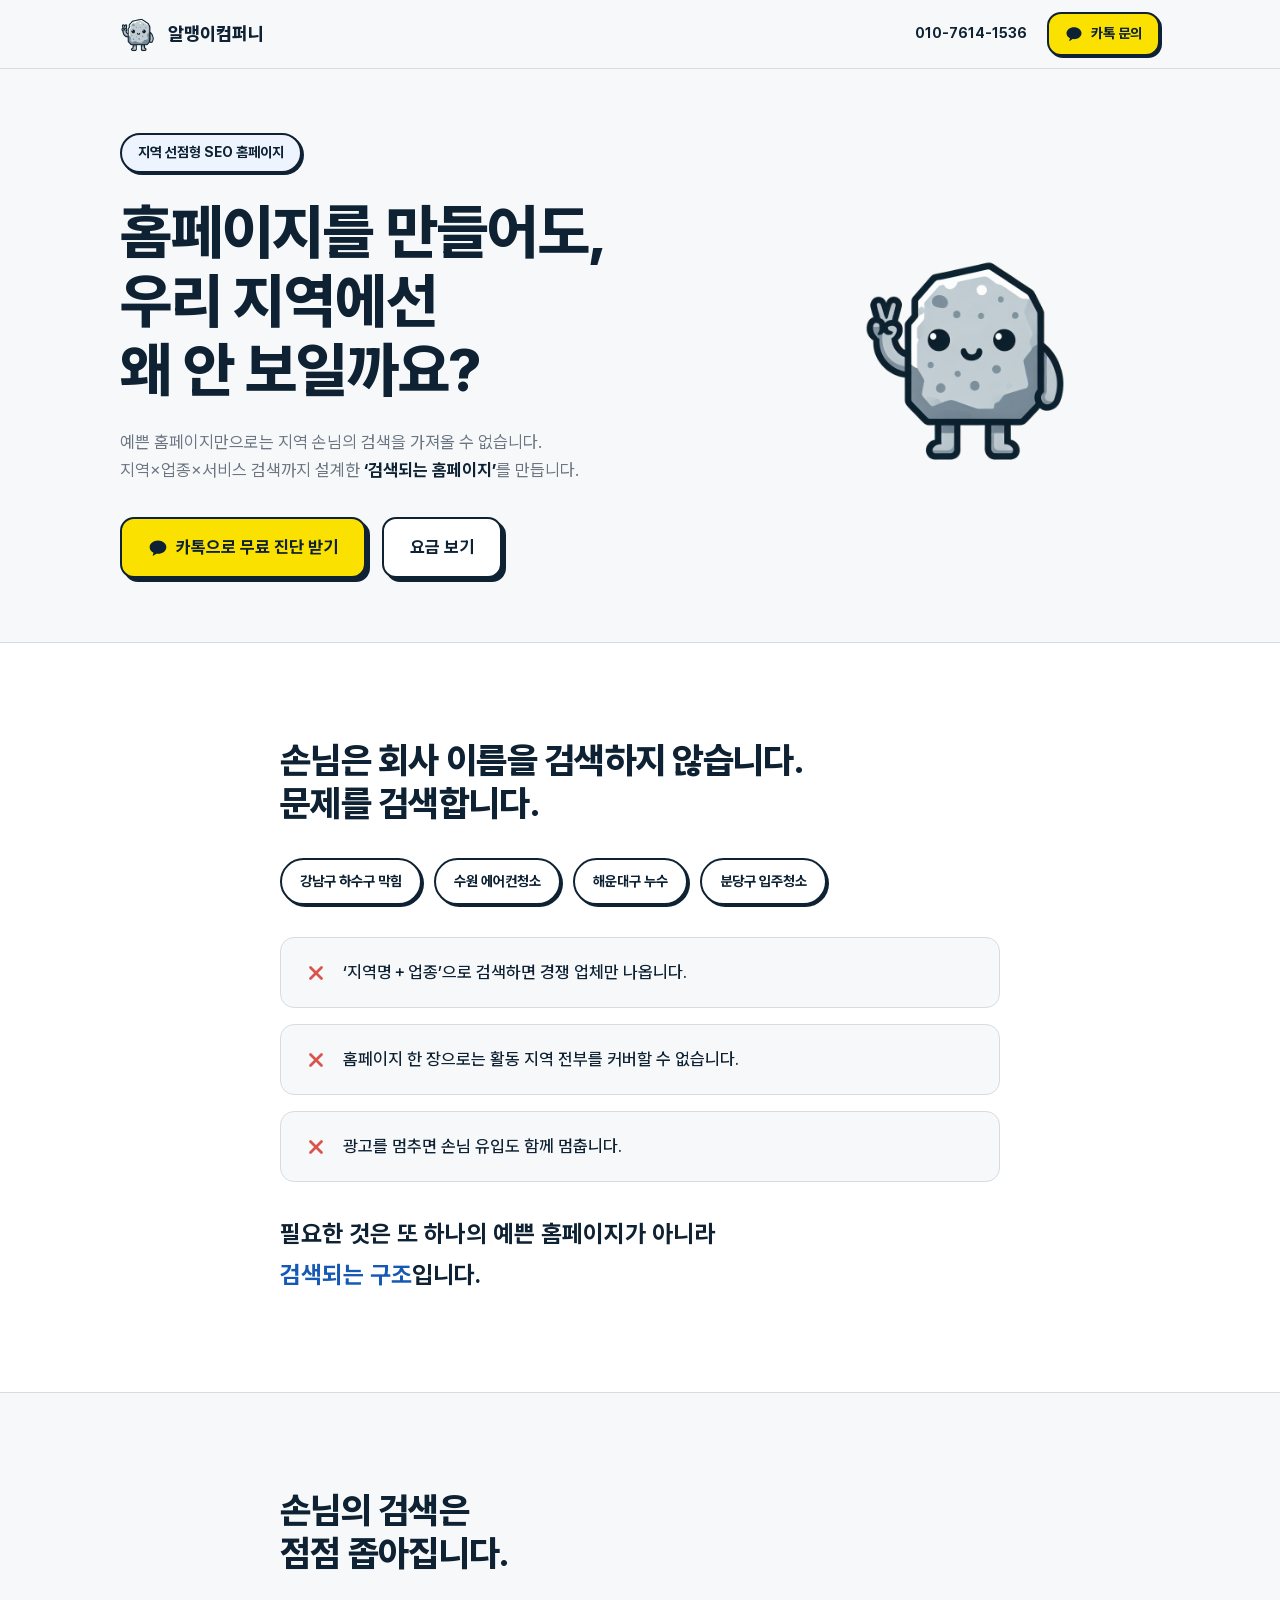
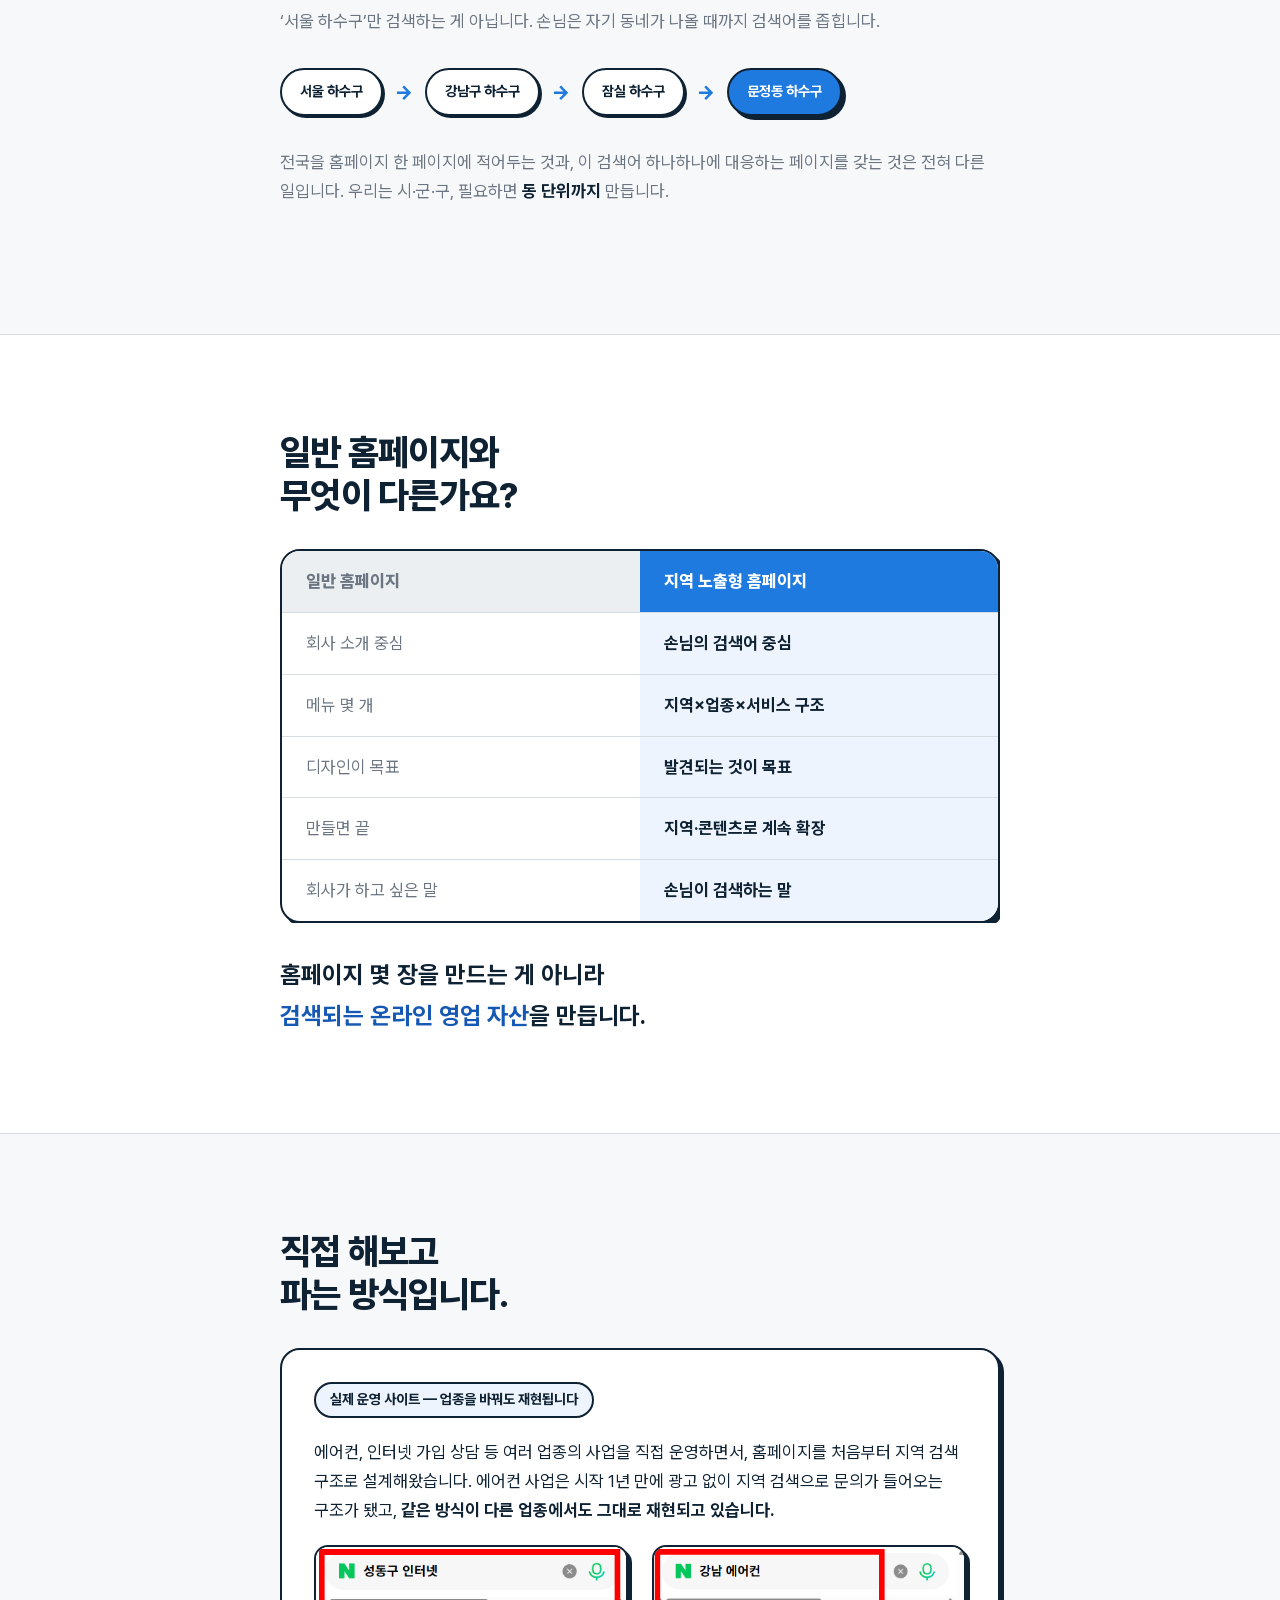
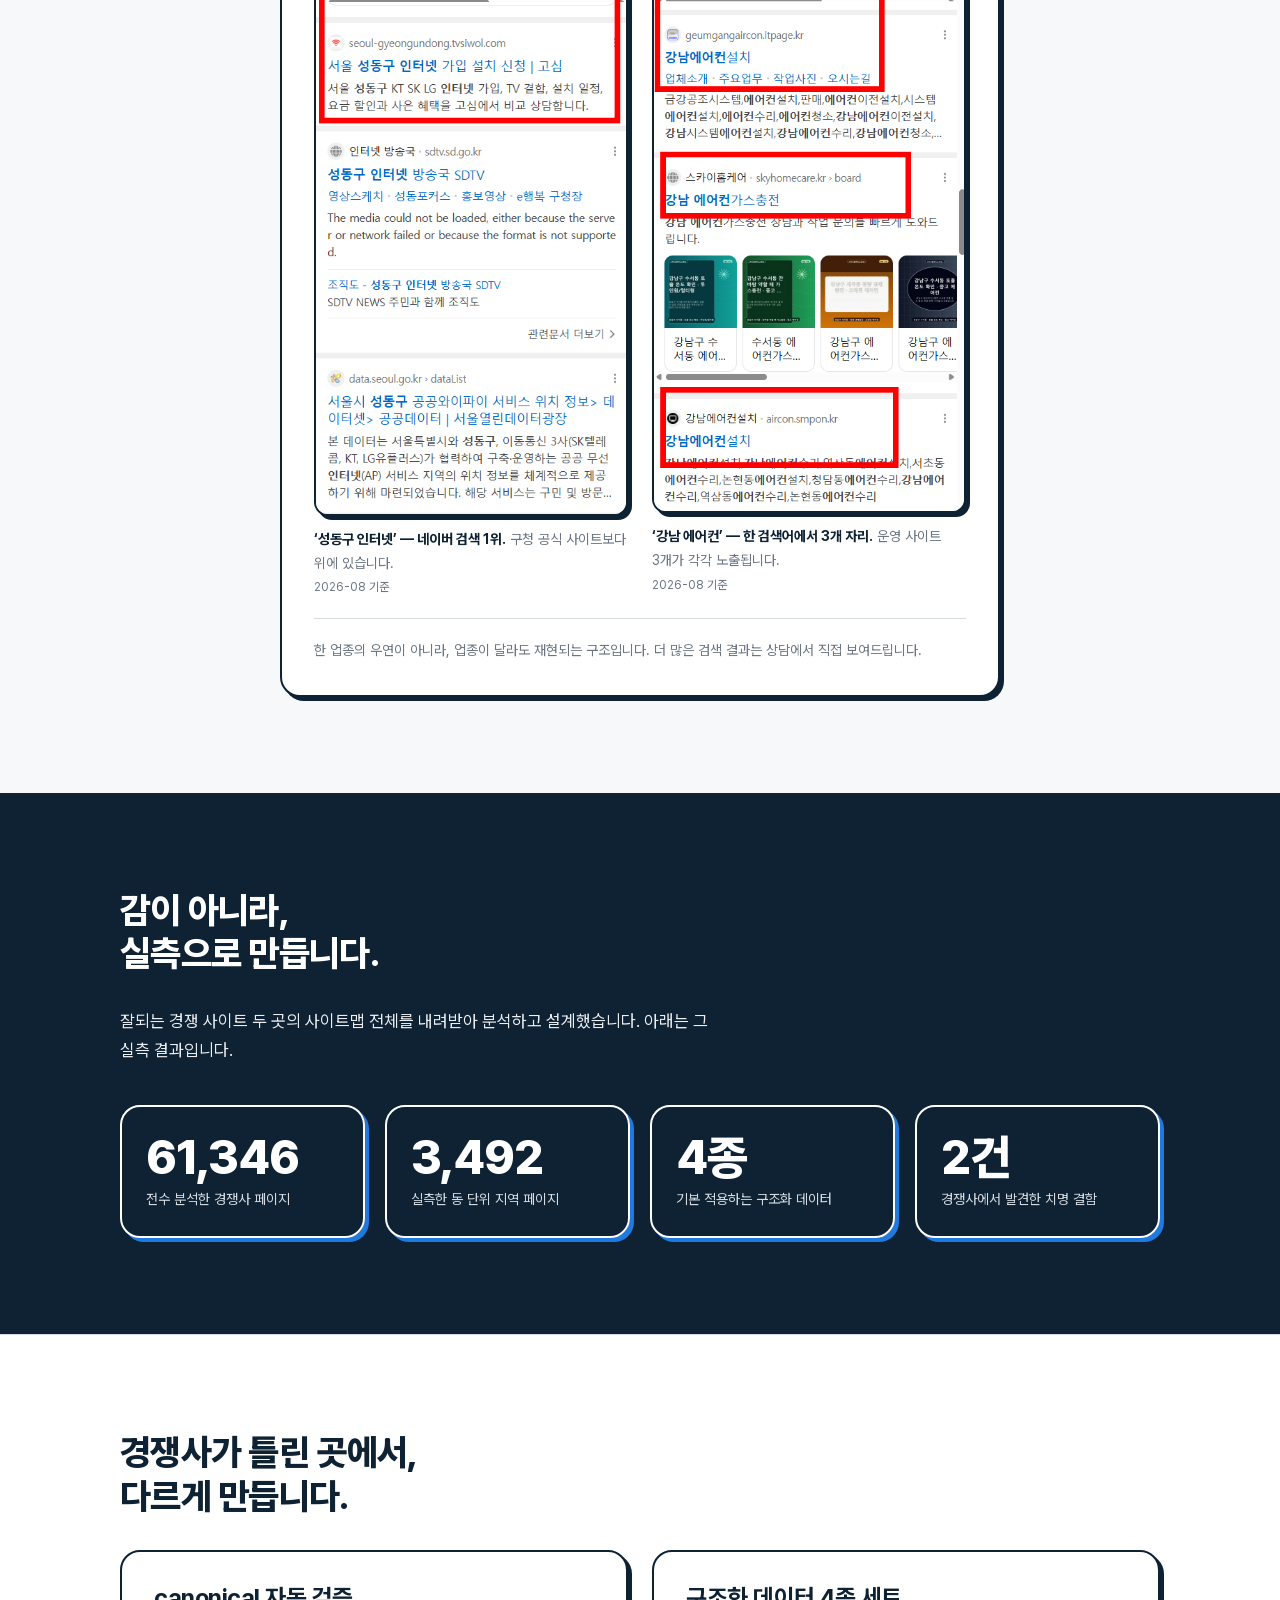
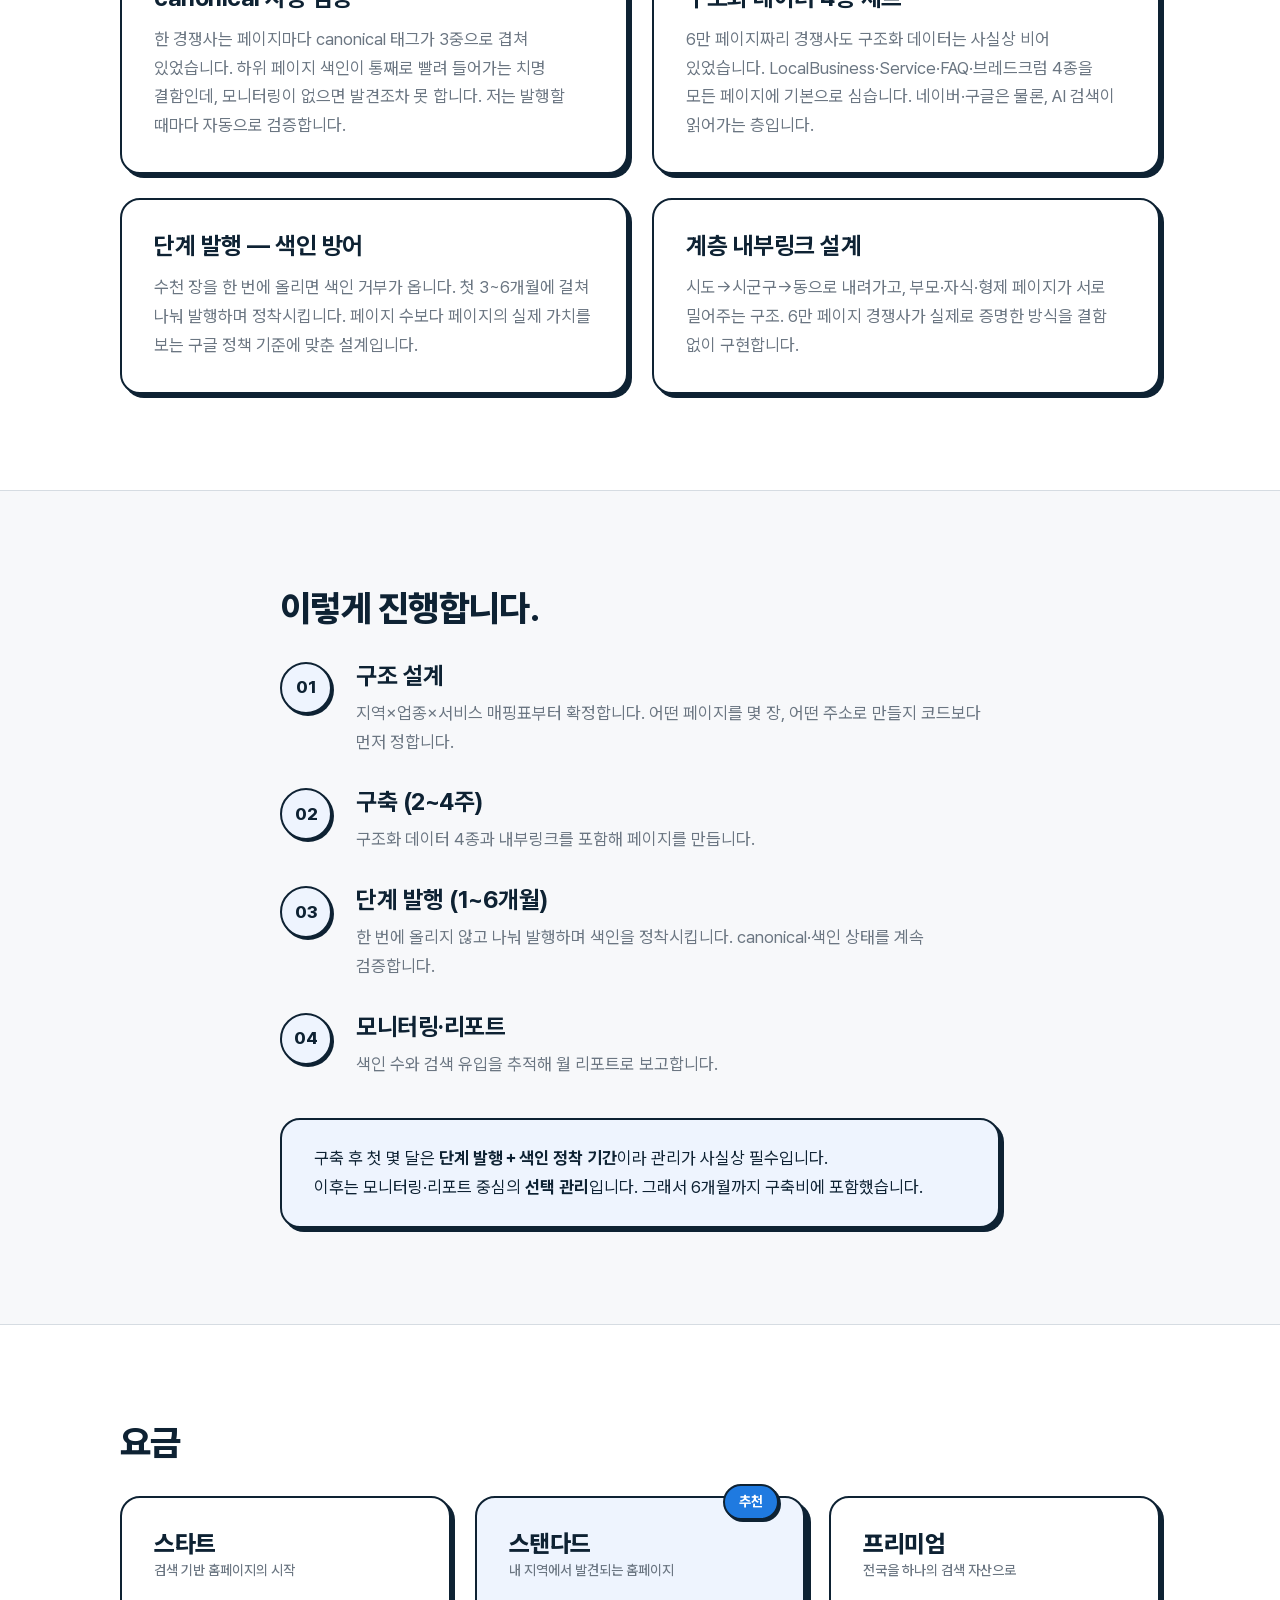
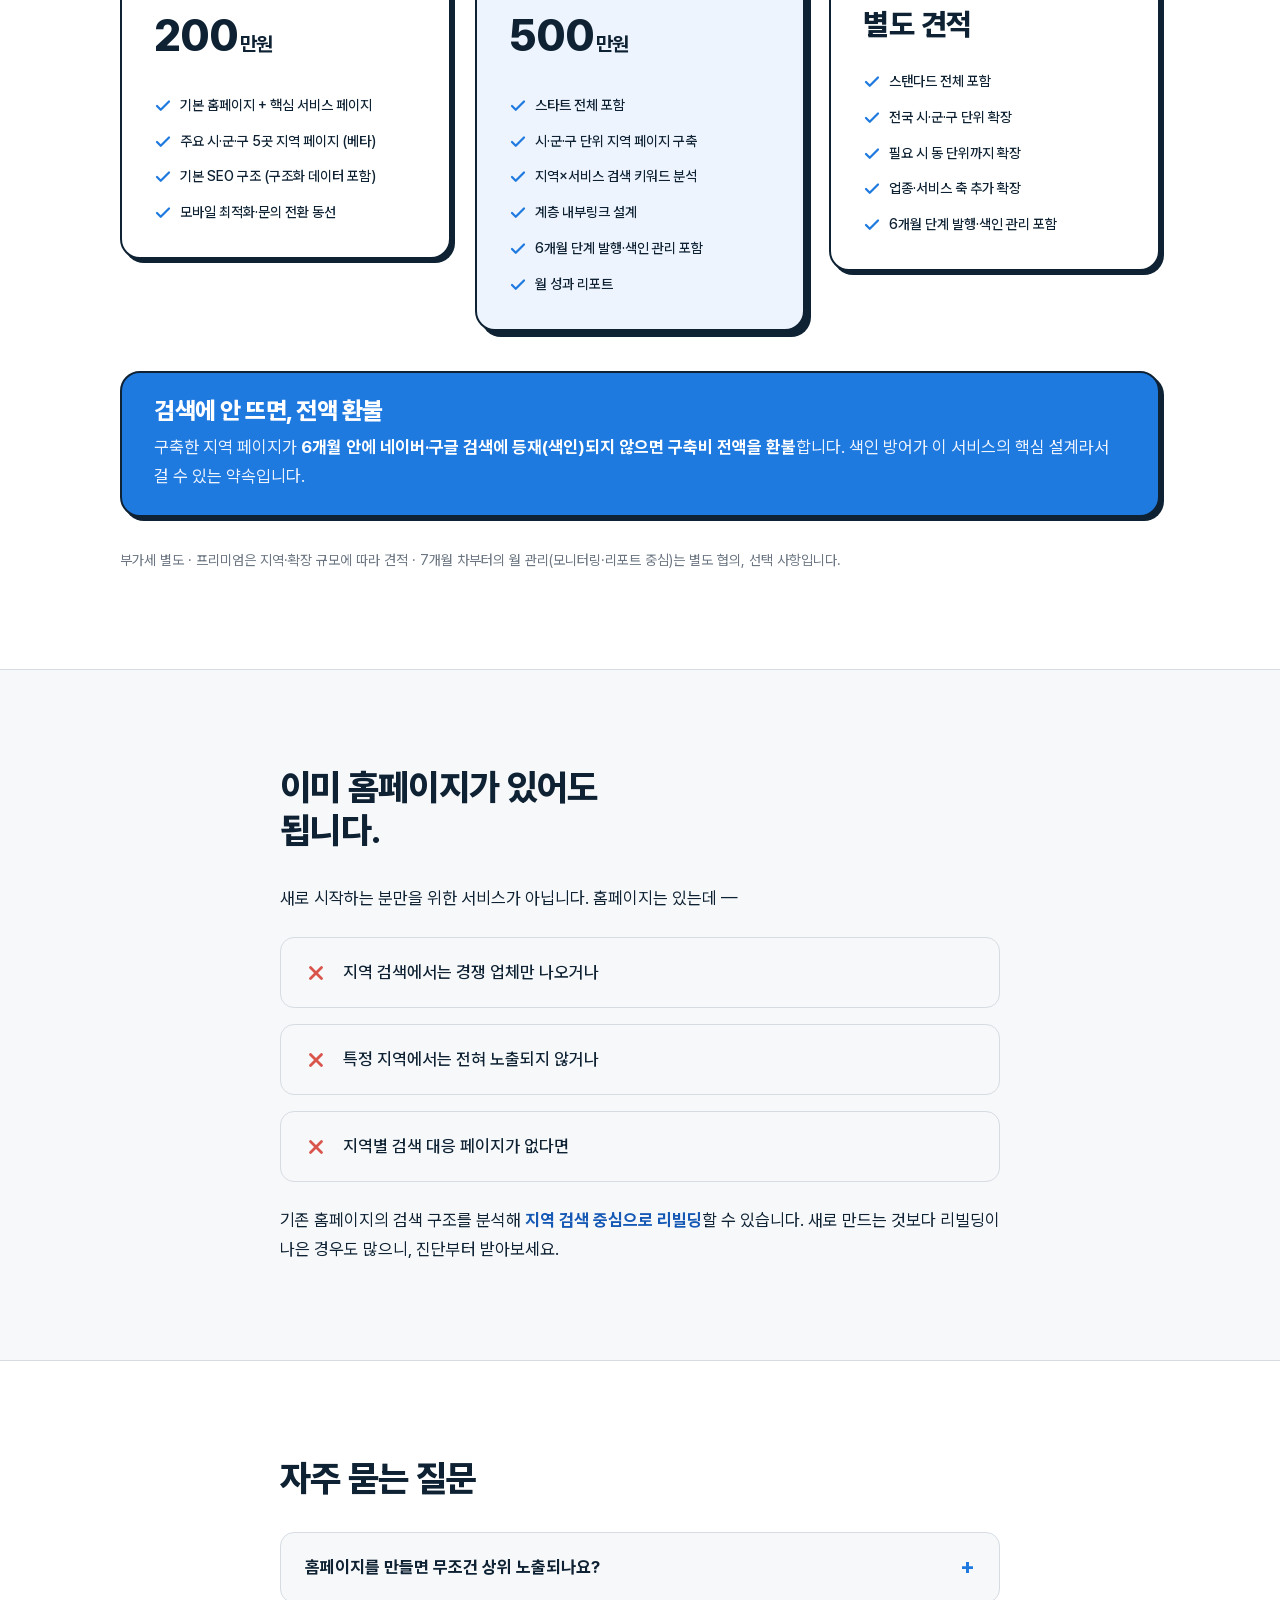
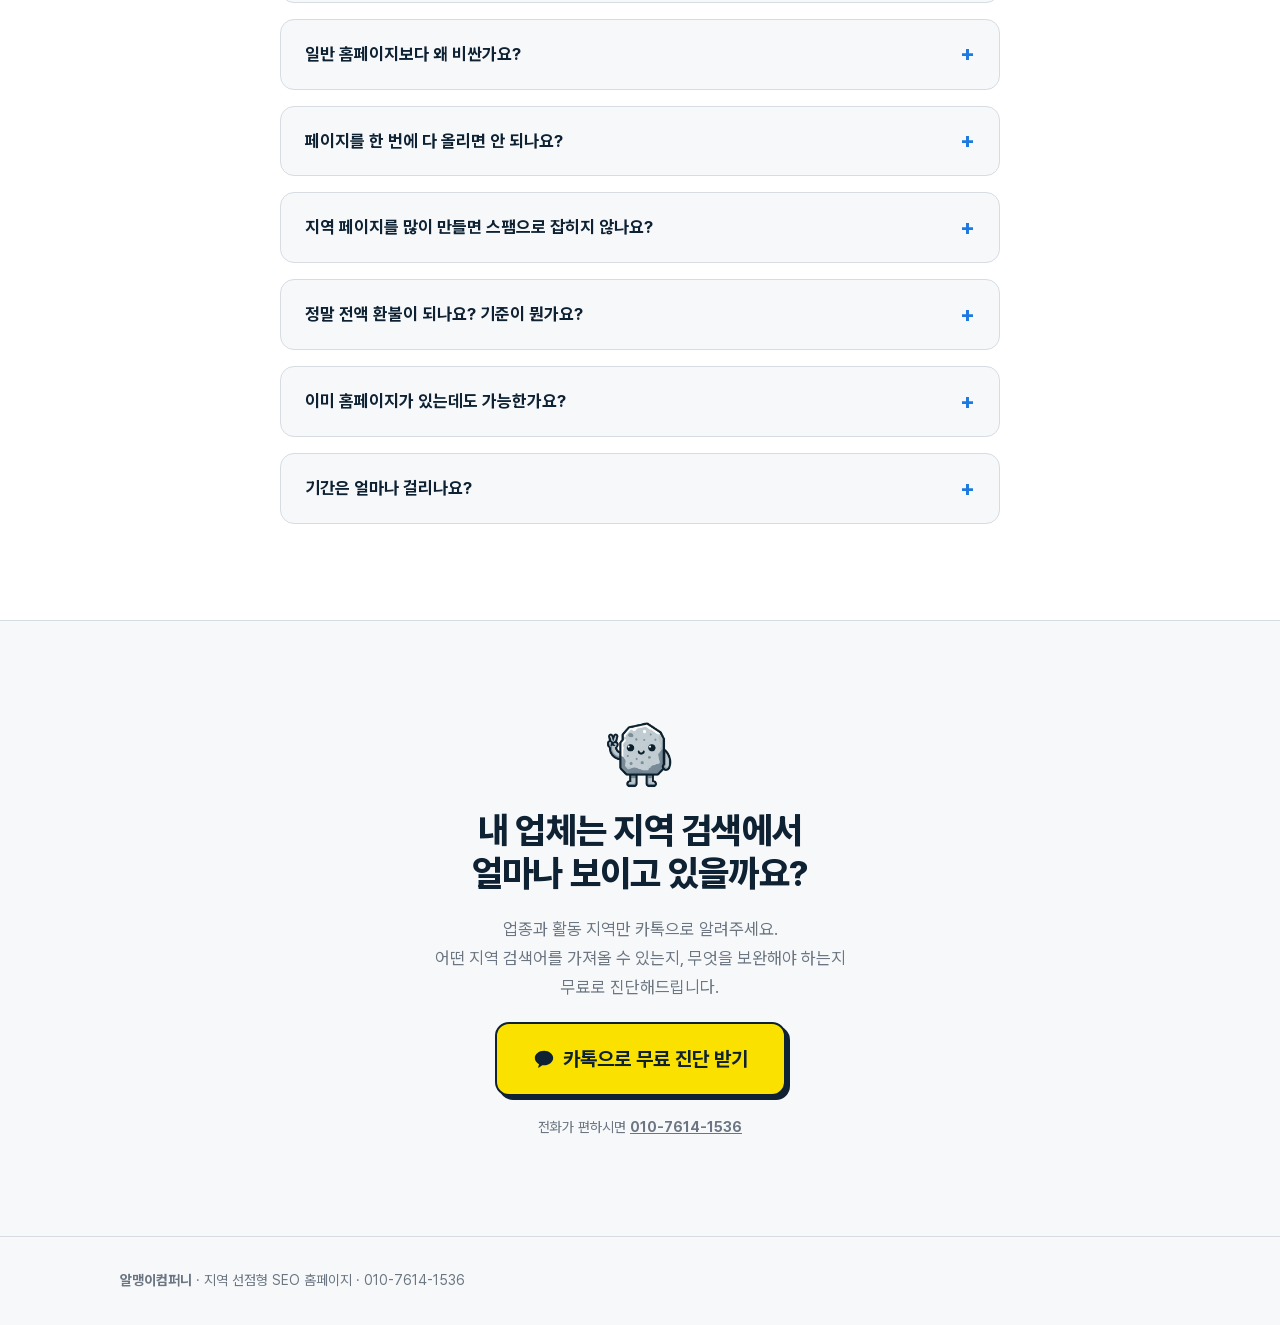
==== seo-jiyeok/index.html @ 4817b596 "제안 랜딩 통합 repo 생성 - 지역선점형 SEO 랜딩 이사 Co-Authored-By: Claude Fable 5 <noreply@anthropic.com>" ====
<!DOCTYPE html>
<html lang="ko">
<head>
  <meta charset="UTF-8">
  <meta name="viewport" content="width=device-width, initial-scale=1.0">
  <title>지역 선점형 SEO 홈페이지 — 알맹이컴퍼니</title>
  <meta name="description" content="예쁜 홈페이지가 아니라 검색되는 홈페이지. 지역×업종×서비스 검색 구조까지 설계하는 지역 선점형 SEO 홈페이지. 카톡으로 무료 지역 검색 진단을 받아보세요.">
  <meta property="og:type" content="website">
  <meta property="og:title" content="지역 선점형 SEO 홈페이지 — 알맹이컴퍼니">
  <meta property="og:description" content="홈페이지를 만들어도 우리 지역에선 왜 안 보일까요? 지역 검색까지 설계한 ‘검색되는 홈페이지’를 만듭니다.">
  <meta property="og:locale" content="ko_KR">
  <meta property="og:url" content="https://rmeng2tv.github.io/proposals/seo-jiyeok/">
  <meta property="og:image" content="https://rmeng2tv.github.io/proposals/assets/img/og.png">
  <meta property="og:image:width" content="1200">
  <meta property="og:image:height" content="630">
  <link rel="canonical" href="https://rmeng2tv.github.io/proposals/seo-jiyeok/">
  <link rel="icon" type="image/png" href="../assets/img/logo-symbol.png">
  <link rel="stylesheet" href="../assets/css/style.css">
  <script type="application/ld+json">
  {
    "@context": "https://schema.org",
    "@type": "ProfessionalService",
    "name": "알맹이컴퍼니 — 지역 선점형 SEO 홈페이지",
    "description": "지역×업종×서비스 검색 구조까지 설계하는 홈페이지 제작 서비스. 구축비에 6개월 단계 발행·색인 관리 포함.",
    "telephone": "+82-10-7614-1536",
    "url": "https://rmeng2tv.github.io/proposals/seo-jiyeok/",
    "areaServed": "KR",
    "priceRange": "₩2,000,000 ~"
  }
  </script>
  <script type="application/ld+json">
  {
    "@context": "https://schema.org",
    "@type": "FAQPage",
    "mainEntity": [
      {
        "@type": "Question",
        "name": "홈페이지를 만들면 무조건 상위 노출되나요?",
        "acceptedAnswer": { "@type": "Answer", "text": "검색 순위는 여러 요소로 결정되기 때문에 특정 순위를 무조건 보장한다고 말하지 않습니다. 대신 손님이 실제로 검색하는 지역·업종·서비스 검색어를 분석하고, 거기에 맞는 페이지 구조와 콘텐츠를 설계합니다. 실제 성과는 상담에서 검색 결과와 함께 보여드립니다." }
      },
      {
        "@type": "Question",
        "name": "일반 홈페이지보다 왜 비싼가요?",
        "acceptedAnswer": { "@type": "Answer", "text": "일반 홈페이지는 만들고 끝나지만, 이 홈페이지는 지역마다 검색 입구를 만드는 작업입니다. 페이지 몇 장의 제작비가 아니라 지역별 검색 자산의 구축비라서 작업 범위 자체가 다릅니다." }
      },
      {
        "@type": "Question",
        "name": "페이지를 한 번에 다 올리면 안 되나요?",
        "acceptedAnswer": { "@type": "Answer", "text": "수백~수천 장을 한 번에 올리면 검색엔진이 색인을 거부할 위험이 큽니다. 그래서 첫 3~6개월에 걸쳐 나눠 발행하며 색인을 정착시킵니다. 구축비에 이 기간의 관리가 포함된 이유입니다." }
      },
      {
        "@type": "Question",
        "name": "지역 페이지를 많이 만들면 스팸으로 잡히지 않나요?",
        "acceptedAnswer": { "@type": "Answer", "text": "구글 정책의 기준은 페이지 수가 아니라 페이지의 실제 사용자 가치입니다. 페이지마다 지역 맞춤 내용과 구조화 데이터를 갖추고, 단계 발행으로 정착시키는 색인 방어 설계가 이 서비스의 핵심입니다." }
      },
      {
        "@type": "Question",
        "name": "정말 전액 환불이 되나요? 기준이 뭔가요?",
        "acceptedAnswer": { "@type": "Answer", "text": "네, 기준은 명확합니다. 구축한 지역 페이지가 6개월 안에 네이버·구글 검색에 등재(색인)되지 않으면 구축비 전액을 환불합니다. 특정 순위 도달은 환불 기준이 아니지만, '검색에 존재하게 만드는 것'은 저희가 통제하고 책임지는 영역이라 약속할 수 있습니다. 상세 조건은 계약서에 명시합니다." }
      },
      {
        "@type": "Question",
        "name": "이미 홈페이지가 있는데도 가능한가요?",
        "acceptedAnswer": { "@type": "Answer", "text": "가능합니다. 기존 홈페이지의 검색 구조를 먼저 분석하고, 지역 검색 중심으로 리빌딩이 필요한지부터 진단해드립니다. 새로 만드는 것보다 리빌딩이 나은 경우도 많습니다." }
      },
      {
        "@type": "Question",
        "name": "기간은 얼마나 걸리나요?",
        "acceptedAnswer": { "@type": "Answer", "text": "구조 설계와 구축에 2~4주, 이후 단계 발행과 색인 정착에 3~6개월이 걸립니다. 검색 노출은 통상 발행 후 2주 안팎부터 시작됩니다." }
      }
    ]
  }
  </script>
</head>
<body>

<header class="alm-header">
  <div class="alm-container alm-header__inner">
    <a class="alm-header__brand" href="#top">
      <img src="../assets/img/logo-symbol.png" alt="알맹이컴퍼니 조약돌 마스코트" width="36" height="36">
      <span>알맹이컴퍼니</span>
    </a>
    <div class="alm-header__actions">
      <a class="alm-header__tel" href="tel:01076141536">010-7614-1536</a>
      <a class="alm-btn alm-btn--kakao alm-btn--sm" href="https://pf.kakao.com/_epaxbn/chat" target="_blank" rel="noopener">
        <img src="../assets/icons/kakao.svg" alt="" width="18" height="18">
        카톡 문의
      </a>
    </div>
  </div>
</header>

<main id="top">

  <section class="alm-hero">
    <div class="alm-container alm-hero__grid">
      <div class="alm-hero__copy js-reveal">
        <p class="alm-pill">지역 선점형 SEO 홈페이지</p>
        <h1 class="alm-hero__title">홈페이지를 만들어도,<br>우리 지역에선<br>왜 안 보일까요?</h1>
        <p class="alm-hero__sub">예쁜 홈페이지만으로는 지역 손님의 검색을 가져올 수 없습니다.<br>지역×업종×서비스 검색까지 설계한 <strong>‘검색되는 홈페이지’</strong>를 만듭니다.</p>
        <div class="alm-hero__actions">
          <a class="alm-btn alm-btn--kakao" href="https://pf.kakao.com/_epaxbn/chat" target="_blank" rel="noopener">
            <img src="../assets/icons/kakao.svg" alt="" width="20" height="20">
            카톡으로 무료 진단 받기
          </a>
          <a class="alm-btn alm-btn--secondary" href="#pricing">요금 보기</a>
        </div>
      </div>
      <div class="alm-hero__mascot">
        <img src="../assets/img/logo-symbol.png" alt="" width="220" height="220">
      </div>
    </div>
  </section>

  <section class="alm-section alm-section--white">
    <div class="alm-container alm-narrow">
      <h2 class="alm-h2 js-reveal">손님은 회사 이름을 검색하지 않습니다.<br>문제를 검색합니다.</h2>
      <div class="alm-flow js-reveal">
        <span class="alm-chip">강남구 하수구 막힘</span>
        <span class="alm-chip">수원 에어컨청소</span>
        <span class="alm-chip">해운대구 누수</span>
        <span class="alm-chip">분당구 입주청소</span>
      </div>
      <ul class="alm-problem js-reveal">
        <li>
          <img src="../assets/icons/x.svg" alt="" width="22" height="22">
          <span>‘지역명＋업종’으로 검색하면 경쟁 업체만 나옵니다.</span>
        </li>
        <li>
          <img src="../assets/icons/x.svg" alt="" width="22" height="22">
          <span>홈페이지 한 장으로는 활동 지역 전부를 커버할 수 없습니다.</span>
        </li>
        <li>
          <img src="../assets/icons/x.svg" alt="" width="22" height="22">
          <span>광고를 멈추면 손님 유입도 함께 멈춥니다.</span>
        </li>
      </ul>
      <p class="alm-problem__punch js-reveal">필요한 것은 또 하나의 예쁜 홈페이지가 아니라<br><strong>검색되는 구조</strong>입니다.</p>
    </div>
  </section>

  <section class="alm-section">
    <div class="alm-container alm-narrow">
      <h2 class="alm-h2 js-reveal">손님의 검색은<br>점점 좁아집니다.</h2>
      <p class="alm-body-lead js-reveal">‘서울 하수구’만 검색하는 게 아닙니다. 손님은 자기 동네가 나올 때까지 검색어를 좁힙니다.</p>
      <div class="alm-flow alm-flow--steps js-reveal">
        <span class="alm-chip">서울 하수구</span>
        <span class="alm-flow__arrow">→</span>
        <span class="alm-chip">강남구 하수구</span>
        <span class="alm-flow__arrow">→</span>
        <span class="alm-chip">잠실 하수구</span>
        <span class="alm-flow__arrow">→</span>
        <span class="alm-chip alm-chip--accent">문정동 하수구</span>
      </div>
      <p class="alm-body-lead js-reveal">전국을 홈페이지 한 페이지에 적어두는 것과, 이 검색어 하나하나에 대응하는 페이지를 갖는 것은 전혀 다른 일입니다. 우리는 시·군·구, 필요하면 <strong>동 단위까지</strong> 만듭니다.</p>
    </div>
  </section>

  <section class="alm-section alm-section--white">
    <div class="alm-container alm-narrow">
      <h2 class="alm-h2 js-reveal">일반 홈페이지와<br>무엇이 다른가요?</h2>
      <div class="alm-compare js-reveal">
        <table>
          <thead>
            <tr>
              <th>일반 홈페이지</th>
              <th>지역 노출형 홈페이지</th>
            </tr>
          </thead>
          <tbody>
            <tr><td>회사 소개 중심</td><td>손님의 검색어 중심</td></tr>
            <tr><td>메뉴 몇 개</td><td>지역×업종×서비스 구조</td></tr>
            <tr><td>디자인이 목표</td><td>발견되는 것이 목표</td></tr>
            <tr><td>만들면 끝</td><td>지역·콘텐츠로 계속 확장</td></tr>
            <tr><td>회사가 하고 싶은 말</td><td>손님이 검색하는 말</td></tr>
          </tbody>
        </table>
      </div>
      <p class="alm-problem__punch js-reveal">홈페이지 몇 장을 만드는 게 아니라<br><strong>검색되는 온라인 영업 자산</strong>을 만듭니다.</p>
    </div>
  </section>

  <section class="alm-section">
    <div class="alm-container alm-narrow">
      <h2 class="alm-h2 js-reveal">직접 해보고<br>파는 방식입니다.</h2>
      <div class="alm-case js-reveal">
        <p class="alm-case__label">실제 운영 사이트 — 업종을 바꿔도 재현됩니다</p>
        <p>에어컨, 인터넷 가입 상담 등 여러 업종의 사업을 직접 운영하면서, 홈페이지를 처음부터 지역 검색 구조로 설계해왔습니다. 에어컨 사업은 시작 1년 만에 광고 없이 지역 검색으로 문의가 들어오는 구조가 됐고, <strong>같은 방식이 다른 업종에서도 그대로 재현되고 있습니다.</strong></p>
        <div class="alm-case__proofs">
          <figure>
            <img src="../assets/img/case/case-internet.png" alt="네이버에서 ‘성동구 인터넷’ 검색 시 최상단에 노출된 운영 사이트 캡처" width="434" height="794" loading="lazy">
            <figcaption><strong>‘성동구 인터넷’ — 네이버 검색 1위.</strong> 구청 공식 사이트보다 위에 있습니다. <span>2026-08 기준</span></figcaption>
          </figure>
          <figure>
            <img src="../assets/img/case/case-aircon.png" alt="네이버에서 ‘강남 에어컨’ 검색 시 세 자리에 노출된 운영 사이트들 캡처" width="445" height="810" loading="lazy">
            <figcaption><strong>‘강남 에어컨’ — 한 검색어에서 3개 자리.</strong> 운영 사이트 3개가 각각 노출됩니다. <span>2026-08 기준</span></figcaption>
          </figure>
        </div>
        <p class="alm-case__note">한 업종의 우연이 아니라, 업종이 달라도 재현되는 구조입니다. 더 많은 검색 결과는 상담에서 직접 보여드립니다.</p>
      </div>
    </div>
  </section>

  <section class="alm-section alm-section--ink">
    <div class="alm-container">
      <h2 class="alm-h2 js-reveal">감이 아니라,<br>실측으로 만듭니다.</h2>
      <p class="alm-lead js-reveal">잘되는 경쟁 사이트 두 곳의 사이트맵 전체를 내려받아 분석하고 설계했습니다. 아래는 그 실측 결과입니다.</p>
      <div class="alm-stats js-reveal">
        <div class="alm-stat">
          <strong>61,346</strong>
          <span>전수 분석한 경쟁사 페이지</span>
        </div>
        <div class="alm-stat">
          <strong>3,492</strong>
          <span>실측한 동 단위 지역 페이지</span>
        </div>
        <div class="alm-stat">
          <strong>4종</strong>
          <span>기본 적용하는 구조화 데이터</span>
        </div>
        <div class="alm-stat">
          <strong>2건</strong>
          <span>경쟁사에서 발견한 치명 결함</span>
        </div>
      </div>
    </div>
  </section>

  <section class="alm-section alm-section--white">
    <div class="alm-container">
      <h2 class="alm-h2 js-reveal">경쟁사가 틀린 곳에서,<br>다르게 만듭니다.</h2>
      <div class="alm-cards">
        <article class="alm-card js-reveal">
          <h3>canonical 자동 검증</h3>
          <p>한 경쟁사는 페이지마다 canonical 태그가 3중으로 겹쳐 있었습니다. 하위 페이지 색인이 통째로 빨려 들어가는 치명 결함인데, 모니터링이 없으면 발견조차 못 합니다. 저는 발행할 때마다 자동으로 검증합니다.</p>
        </article>
        <article class="alm-card js-reveal">
          <h3>구조화 데이터 4종 세트</h3>
          <p>6만 페이지짜리 경쟁사도 구조화 데이터는 사실상 비어 있었습니다. LocalBusiness·Service·FAQ·브레드크럼 4종을 모든 페이지에 기본으로 심습니다. 네이버·구글은 물론, AI 검색이 읽어가는 층입니다.</p>
        </article>
        <article class="alm-card js-reveal">
          <h3>단계 발행 — 색인 방어</h3>
          <p>수천 장을 한 번에 올리면 색인 거부가 옵니다. 첫 3~6개월에 걸쳐 나눠 발행하며 정착시킵니다. 페이지 수보다 페이지의 실제 가치를 보는 구글 정책 기준에 맞춘 설계입니다.</p>
        </article>
        <article class="alm-card js-reveal">
          <h3>계층 내부링크 설계</h3>
          <p>시도→시군구→동으로 내려가고, 부모·자식·형제 페이지가 서로 밀어주는 구조. 6만 페이지 경쟁사가 실제로 증명한 방식을 결함 없이 구현합니다.</p>
        </article>
      </div>
    </div>
  </section>

  <section class="alm-section">
    <div class="alm-container alm-narrow">
      <h2 class="alm-h2 js-reveal">이렇게 진행합니다.</h2>
      <ol class="alm-steps">
        <li class="js-reveal">
          <span class="alm-steps__num">01</span>
          <div>
            <h3>구조 설계</h3>
            <p>지역×업종×서비스 매핑표부터 확정합니다. 어떤 페이지를 몇 장, 어떤 주소로 만들지 코드보다 먼저 정합니다.</p>
          </div>
        </li>
        <li class="js-reveal">
          <span class="alm-steps__num">02</span>
          <div>
            <h3>구축 (2~4주)</h3>
            <p>구조화 데이터 4종과 내부링크를 포함해 페이지를 만듭니다.</p>
          </div>
        </li>
        <li class="js-reveal">
          <span class="alm-steps__num">03</span>
          <div>
            <h3>단계 발행 (1~6개월)</h3>
            <p>한 번에 올리지 않고 나눠 발행하며 색인을 정착시킵니다. canonical·색인 상태를 계속 검증합니다.</p>
          </div>
        </li>
        <li class="js-reveal">
          <span class="alm-steps__num">04</span>
          <div>
            <h3>모니터링·리포트</h3>
            <p>색인 수와 검색 유입을 추적해 월 리포트로 보고합니다.</p>
          </div>
        </li>
      </ol>
      <div class="alm-callout js-reveal">
        <p>구축 후 첫 몇 달은 <strong>단계 발행＋색인 정착 기간</strong>이라 관리가 사실상 필수입니다.<br>이후는 모니터링·리포트 중심의 <strong>선택 관리</strong>입니다. 그래서 6개월까지 구축비에 포함했습니다.</p>
      </div>
    </div>
  </section>

  <section class="alm-section alm-section--white" id="pricing">
    <div class="alm-container">
      <h2 class="alm-h2 js-reveal">요금</h2>
      <div class="alm-pricing">
        <article class="alm-price-card js-reveal">
          <h3>스타트</h3>
          <p class="alm-price-card__tag">검색 기반 홈페이지의 시작</p>
          <p class="alm-price-card__price">200<span>만원</span></p>
          <ul>
            <li><img src="../assets/icons/check.svg" alt="" width="18" height="18">기본 홈페이지 + 핵심 서비스 페이지</li>
            <li><img src="../assets/icons/check.svg" alt="" width="18" height="18">주요 시·군·구 5곳 지역 페이지 (베타)</li>
            <li><img src="../assets/icons/check.svg" alt="" width="18" height="18">기본 SEO 구조 (구조화 데이터 포함)</li>
            <li><img src="../assets/icons/check.svg" alt="" width="18" height="18">모바일 최적화·문의 전환 동선</li>
          </ul>
        </article>
        <article class="alm-price-card alm-price-card--featured js-reveal">
          <span class="alm-badge">추천</span>
          <h3>스탠다드</h3>
          <p class="alm-price-card__tag">내 지역에서 발견되는 홈페이지</p>
          <p class="alm-price-card__price">500<span>만원</span></p>
          <ul>
            <li><img src="../assets/icons/check.svg" alt="" width="18" height="18">스타트 전체 포함</li>
            <li><img src="../assets/icons/check.svg" alt="" width="18" height="18">시·군·구 단위 지역 페이지 구축</li>
            <li><img src="../assets/icons/check.svg" alt="" width="18" height="18">지역×서비스 검색 키워드 분석</li>
            <li><img src="../assets/icons/check.svg" alt="" width="18" height="18">계층 내부링크 설계</li>
            <li><img src="../assets/icons/check.svg" alt="" width="18" height="18">6개월 단계 발행·색인 관리 포함</li>
            <li><img src="../assets/icons/check.svg" alt="" width="18" height="18">월 성과 리포트</li>
          </ul>
        </article>
        <article class="alm-price-card js-reveal">
          <h3>프리미엄</h3>
          <p class="alm-price-card__tag">전국을 하나의 검색 자산으로</p>
          <p class="alm-price-card__price alm-price-card__price--text">별도 견적</p>
          <ul>
            <li><img src="../assets/icons/check.svg" alt="" width="18" height="18">스탠다드 전체 포함</li>
            <li><img src="../assets/icons/check.svg" alt="" width="18" height="18">전국 시·군·구 단위 확장</li>
            <li><img src="../assets/icons/check.svg" alt="" width="18" height="18">필요 시 동 단위까지 확장</li>
            <li><img src="../assets/icons/check.svg" alt="" width="18" height="18">업종·서비스 축 추가 확장</li>
            <li><img src="../assets/icons/check.svg" alt="" width="18" height="18">6개월 단계 발행·색인 관리 포함</li>
          </ul>
        </article>
      </div>
      <div class="alm-guarantee js-reveal">
        <h3>검색에 안 뜨면, 전액 환불</h3>
        <p>구축한 지역 페이지가 <strong>6개월 안에 네이버·구글 검색에 등재(색인)되지 않으면 구축비 전액을 환불</strong>합니다. 색인 방어가 이 서비스의 핵심 설계라서 걸 수 있는 약속입니다.</p>
      </div>
      <p class="alm-pricing__note js-reveal">부가세 별도 · 프리미엄은 지역·확장 규모에 따라 견적 · 7개월 차부터의 월 관리(모니터링·리포트 중심)는 별도 협의, 선택 사항입니다.</p>
    </div>
  </section>

  <section class="alm-section">
    <div class="alm-container alm-narrow">
      <h2 class="alm-h2 js-reveal">이미 홈페이지가 있어도<br>됩니다.</h2>
      <div class="alm-rebuild js-reveal">
        <p>새로 시작하는 분만을 위한 서비스가 아닙니다. 홈페이지는 있는데 —</p>
        <ul class="alm-problem">
          <li><img src="../assets/icons/x.svg" alt="" width="22" height="22"><span>지역 검색에서는 경쟁 업체만 나오거나</span></li>
          <li><img src="../assets/icons/x.svg" alt="" width="22" height="22"><span>특정 지역에서는 전혀 노출되지 않거나</span></li>
          <li><img src="../assets/icons/x.svg" alt="" width="22" height="22"><span>지역별 검색 대응 페이지가 없다면</span></li>
        </ul>
        <p>기존 홈페이지의 검색 구조를 분석해 <strong>지역 검색 중심으로 리빌딩</strong>할 수 있습니다. 새로 만드는 것보다 리빌딩이 나은 경우도 많으니, 진단부터 받아보세요.</p>
      </div>
    </div>
  </section>

  <section class="alm-section alm-section--white">
    <div class="alm-container alm-narrow">
      <h2 class="alm-h2 js-reveal">자주 묻는 질문</h2>
      <div class="alm-faq js-reveal">
        <details>
          <summary>홈페이지를 만들면 무조건 상위 노출되나요?</summary>
          <p>검색 순위는 여러 요소로 결정되기 때문에 특정 순위를 무조건 보장한다고 말하지 않습니다. 대신 손님이 실제로 검색하는 지역·업종·서비스 검색어를 분석하고, 거기에 맞는 페이지 구조와 콘텐츠를 설계합니다. 실제 성과는 상담에서 검색 결과와 함께 보여드립니다.</p>
        </details>
        <details>
          <summary>일반 홈페이지보다 왜 비싼가요?</summary>
          <p>일반 홈페이지는 만들고 끝나지만, 이 홈페이지는 지역마다 검색 입구를 만드는 작업입니다. 페이지 몇 장의 제작비가 아니라 지역별 검색 자산의 구축비라서 작업 범위 자체가 다릅니다.</p>
        </details>
        <details>
          <summary>페이지를 한 번에 다 올리면 안 되나요?</summary>
          <p>수백~수천 장을 한 번에 올리면 검색엔진이 색인을 거부할 위험이 큽니다. 그래서 첫 3~6개월에 걸쳐 나눠 발행하며 색인을 정착시킵니다. 구축비에 이 기간의 관리가 포함된 이유입니다.</p>
        </details>
        <details>
          <summary>지역 페이지를 많이 만들면 스팸으로 잡히지 않나요?</summary>
          <p>구글 정책의 기준은 페이지 수가 아니라 페이지의 실제 사용자 가치입니다. 페이지마다 지역 맞춤 내용과 구조화 데이터를 갖추고, 단계 발행으로 정착시키는 색인 방어 설계가 이 서비스의 핵심입니다.</p>
        </details>
        <details>
          <summary>정말 전액 환불이 되나요? 기준이 뭔가요?</summary>
          <p>네, 기준은 명확합니다. 구축한 지역 페이지가 6개월 안에 네이버·구글 검색에 등재(색인)되지 않으면 구축비 전액을 환불합니다. 특정 순위 도달은 환불 기준이 아니지만, ‘검색에 존재하게 만드는 것’은 저희가 통제하고 책임지는 영역이라 약속할 수 있습니다. 상세 조건은 계약서에 명시합니다.</p>
        </details>
        <details>
          <summary>이미 홈페이지가 있는데도 가능한가요?</summary>
          <p>가능합니다. 기존 홈페이지의 검색 구조를 먼저 분석하고, 지역 검색 중심으로 리빌딩이 필요한지부터 진단해드립니다. 새로 만드는 것보다 리빌딩이 나은 경우도 많습니다.</p>
        </details>
        <details>
          <summary>기간은 얼마나 걸리나요?</summary>
          <p>구조 설계와 구축에 2~4주, 이후 단계 발행과 색인 정착에 3~6개월이 걸립니다. 검색 노출은 통상 발행 후 2주 안팎부터 시작됩니다.</p>
        </details>
      </div>
    </div>
  </section>

  <section class="alm-section alm-cta">
    <div class="alm-container alm-cta__inner js-reveal">
      <img src="../assets/img/logo-symbol.png" alt="" width="72" height="72">
      <h2 class="alm-h2">내 업체는 지역 검색에서<br>얼마나 보이고 있을까요?</h2>
      <p>업종과 활동 지역만 카톡으로 알려주세요.<br>어떤 지역 검색어를 가져올 수 있는지, 무엇을 보완해야 하는지<br>무료로 진단해드립니다.</p>
      <a class="alm-btn alm-btn--kakao alm-btn--lg" href="https://pf.kakao.com/_epaxbn/chat" target="_blank" rel="noopener">
        <img src="../assets/icons/kakao.svg" alt="" width="22" height="22">
        카톡으로 무료 진단 받기
      </a>
      <p class="alm-cta__small">전화가 편하시면 <a href="tel:01076141536">010-7614-1536</a></p>
    </div>
  </section>

</main>

<footer class="alm-footer">
  <div class="alm-container alm-footer__inner">
    <p><strong>알맹이컴퍼니</strong> · 지역 선점형 SEO 홈페이지 · 010-7614-1536</p>
  </div>
</footer>

<div class="alm-callbar">
  <a class="alm-callbar__kakao" href="https://pf.kakao.com/_epaxbn/chat" target="_blank" rel="noopener">
    <img src="../assets/icons/kakao.svg" alt="" width="20" height="20">
    카톡 무료 진단
  </a>
  <a class="alm-callbar__tel" href="tel:01076141536" aria-label="전화 걸기">
    <img src="../assets/icons/phone-white.svg" alt="" width="20" height="20">
  </a>
</div>

<script src="../assets/js/main.js"></script>
</body>
</html>
---- assets/css/style.css ----
/* 지역 노출형 홈페이지 제안 랜딩 — 디자인 정본: rmeng2-site/DESIGN.md (알맹이 청키 스티커) */

@font-face {
  font-family: "Pretendard Variable";
  src: url("../fonts/PretendardVariable.woff2") format("woff2-variations");
  font-weight: 45 920;
  font-display: swap;
}

:root {
  --ink-900: #0E2233;
  --ink-700: #1f4163;
  --pebble-900: #6B7682;
  --pebble-300: #D6DCE2;
  --pebble-100: #ECEFF2;
  --paper: #F7F8FA;
  --white: #FFFFFF;

  --sky-700: #1559B5;
  --sky-500: #1F7AE0;
  --sky-100: #D6E5FA;
  --sky-50: #EEF4FE;
  --error-500: #D9544A;
  --kakao: #FAE100;

  --fg-1: var(--ink-900);
  --fg-2: var(--pebble-900);
  --bg-1: var(--white);
  --bg-2: var(--paper);

  --space-2: 8px;
  --space-3: 12px;
  --space-4: 16px;
  --space-5: 20px;
  --space-6: 24px;
  --space-8: 32px;
  --space-10: 40px;
  --space-12: 48px;
  --space-16: 64px;
  --space-24: 96px;

  --radius-xs: 6px;
  --radius-md: 14px;
  --radius-lg: 20px;
  --radius-pill: 999px;

  --stroke-2: 2.5px;
  --shadow-sticker: 4px 4px 0 0 var(--ink-900);
  --shadow-sticker-lg: 6px 6px 0 0 var(--ink-900);
  --shadow-sticker-sm: 2px 2px 0 0 var(--ink-900);

  --ease-out: cubic-bezier(0.22, 1, 0.36, 1);
  --dur-1: 120ms;
  --dur-2: 200ms;
  --dur-3: 320ms;

  --font-sans: "Pretendard Variable", "Pretendard", -apple-system, BlinkMacSystemFont,
               "Apple SD Gothic Neo", "Noto Sans KR", "Segoe UI", Roboto, sans-serif;

  --fs-display: 38px;
  --fs-h2: 30px;
  --fs-h3: 22px;
  --fs-body: 16px;
  --fs-sm: 14px;
}

@media (min-width: 768px) {
  :root {
    --fs-display: 60px;
    --fs-h2: 36px;
    --fs-h3: 24px;
    --fs-body: 17px;
  }
}

*, *::before, *::after { box-sizing: border-box; margin: 0; padding: 0; }

html { scroll-behavior: smooth; }

body {
  font-family: var(--font-sans);
  font-size: var(--fs-body);
  line-height: 1.7;
  color: var(--fg-1);
  background: var(--bg-2);
  word-break: keep-all;
  overflow-x: hidden;
  -webkit-font-smoothing: antialiased;
}

img { max-width: 100%; height: auto; display: inline-block; vertical-align: middle; }

h1, h2, h3 { line-height: 1.2; letter-spacing: -0.02em; text-wrap: pretty; }

a { color: inherit; }

.alm-container {
  max-width: 1080px;
  margin: 0 auto;
  padding: 0 var(--space-5);
}

.alm-narrow { max-width: 760px; }

/* ---------- 버튼 ---------- */
.alm-btn {
  display: inline-flex;
  align-items: center;
  gap: var(--space-2);
  padding: 14px 26px;
  border: var(--stroke-2) solid var(--ink-900);
  border-radius: var(--radius-md);
  font-weight: 700;
  font-size: var(--fs-body);
  text-decoration: none;
  box-shadow: var(--shadow-sticker);
  transition: transform var(--dur-2) var(--ease-out), box-shadow var(--dur-2) var(--ease-out);
}
.alm-btn:hover { transform: translate(-2px, -2px); box-shadow: var(--shadow-sticker-lg); }
.alm-btn:active { transform: translate(2px, 2px); box-shadow: none; }
.alm-btn:focus-visible { outline: 3px solid var(--sky-500); outline-offset: 3px; }

.alm-btn--primary { background: var(--sky-500); color: var(--white); }
.alm-btn--primary:hover { background: var(--sky-700); color: var(--white); }
.alm-btn--secondary { background: var(--white); color: var(--ink-900); }
.alm-btn--kakao { background: var(--kakao); color: var(--ink-900); }
.alm-btn--sm { padding: 8px 16px; font-size: var(--fs-sm); box-shadow: var(--shadow-sticker-sm); }
.alm-btn--lg { padding: 18px 36px; font-size: 20px; }

/* ---------- 헤더 ---------- */
.alm-header {
  position: sticky;
  top: 0;
  z-index: 50;
  background: rgba(247, 248, 250, 0.92);
  backdrop-filter: blur(6px);
  border-bottom: 1.5px solid var(--pebble-300);
}
.alm-header__inner {
  display: flex;
  align-items: center;
  justify-content: space-between;
  padding-top: var(--space-3);
  padding-bottom: var(--space-3);
}
.alm-header__brand {
  display: inline-flex;
  align-items: center;
  gap: var(--space-3);
  font-weight: 800;
  font-size: 18px;
  text-decoration: none;
}
.alm-header__actions { display: inline-flex; align-items: center; gap: var(--space-5); }
.alm-header__tel { display: none; font-weight: 700; font-size: var(--fs-sm); text-decoration: none; }

@media (min-width: 768px) {
  .alm-header__tel { display: inline; }
}

/* ---------- 히어로 ---------- */
.alm-hero { padding: var(--space-16) 0 var(--space-16); }
.alm-hero__grid {
  display: grid;
  grid-template-columns: 1fr;
  gap: var(--space-10);
  align-items: center;
}
.alm-pill {
  display: inline-block;
  padding: 6px 16px;
  border: var(--stroke-2) solid var(--ink-900);
  border-radius: var(--radius-pill);
  background: var(--sky-50);
  font-weight: 700;
  font-size: var(--fs-sm);
  box-shadow: var(--shadow-sticker-sm);
  margin-bottom: var(--space-6);
}
.alm-hero__title {
  font-size: var(--fs-display);
  font-weight: 800;
  line-height: 1.15;
  margin-bottom: var(--space-6);
}
.alm-hero__sub { color: var(--fg-2); margin-bottom: var(--space-8); }
.alm-hero__sub strong { color: var(--fg-1); }
.alm-hero__actions { display: flex; flex-wrap: wrap; gap: var(--space-4); }
.alm-hero__mascot { text-align: center; }
.alm-hero__mascot img { animation: alm-bob 3.2s ease-in-out infinite; }

@keyframes alm-bob {
  0%, 100% { transform: translateY(0); }
  50% { transform: translateY(-12px); }
}

@media (min-width: 768px) {
  .alm-hero__grid { grid-template-columns: 1.6fr 1fr; }
}

/* ---------- 섹션 공통 ---------- */
.alm-section { padding: var(--space-16) 0; }
.alm-section--white { background: var(--bg-1); border-top: 1.5px solid var(--pebble-300); border-bottom: 1.5px solid var(--pebble-300); }
.alm-section--ink { background: var(--ink-900); color: var(--white); }

.alm-h2 { font-size: var(--fs-h2); font-weight: 800; margin-bottom: var(--space-8); }
.alm-lead { max-width: 620px; margin-bottom: var(--space-10); color: var(--pebble-100); }
.alm-body-lead { color: var(--fg-2); margin-bottom: var(--space-8); }
.alm-body-lead strong { color: var(--fg-1); }

@media (min-width: 768px) {
  .alm-section { padding: var(--space-24) 0; }
}

/* ---------- 검색어 칩 · 확장 플로우 ---------- */
.alm-flow {
  display: flex;
  flex-wrap: wrap;
  align-items: center;
  gap: var(--space-3);
  margin-bottom: var(--space-8);
}
.alm-chip {
  display: inline-block;
  padding: 10px 18px;
  border: var(--stroke-2) solid var(--ink-900);
  border-radius: var(--radius-pill);
  background: var(--white);
  font-weight: 700;
  font-size: var(--fs-sm);
  box-shadow: var(--shadow-sticker-sm);
}
.alm-chip--accent { background: var(--sky-500); color: var(--white); box-shadow: var(--shadow-sticker); }
.alm-flow__arrow { font-weight: 800; font-size: 20px; color: var(--sky-500); }

/* ---------- 문제 제기 ---------- */
.alm-problem { list-style: none; display: grid; gap: var(--space-4); margin-bottom: var(--space-8); }
.alm-problem li {
  display: flex;
  align-items: flex-start;
  gap: var(--space-4);
  background: var(--bg-2);
  border: 1.5px solid var(--pebble-300);
  border-radius: var(--radius-md);
  padding: var(--space-5) var(--space-6);
  font-weight: 500;
}
.alm-problem li img { flex-shrink: 0; margin-top: 4px; }
.alm-problem__punch { font-size: var(--fs-h3); font-weight: 700; }
.alm-problem__punch strong { color: var(--sky-700); }

/* ---------- 비교표 ---------- */
.alm-compare { overflow-x: auto; margin-bottom: var(--space-8); }
.alm-compare table {
  width: 100%;
  border-collapse: separate;
  border-spacing: 0;
  border: var(--stroke-2) solid var(--ink-900);
  border-radius: var(--radius-lg);
  overflow: hidden;
  box-shadow: var(--shadow-sticker);
  background: var(--white);
}
.alm-compare th, .alm-compare td {
  padding: var(--space-3) var(--space-4);
  text-align: left;
  width: 50%;
  font-size: var(--fs-sm);
}
.alm-compare th { font-weight: 800; }
.alm-compare th:first-child { background: var(--pebble-100); color: var(--fg-2); }
.alm-compare th:last-child { background: var(--sky-500); color: var(--white); }
.alm-compare td { border-top: 1.5px solid var(--pebble-300); }
.alm-compare td:first-child { color: var(--fg-2); }
.alm-compare td:last-child { background: var(--sky-50); font-weight: 700; }

@media (min-width: 768px) {
  .alm-compare th, .alm-compare td { padding: var(--space-4) var(--space-6); font-size: var(--fs-body); }
}

/* ---------- 사례 ---------- */
.alm-case {
  background: var(--white);
  border: var(--stroke-2) solid var(--ink-900);
  border-radius: var(--radius-lg);
  padding: var(--space-8);
  box-shadow: var(--shadow-sticker);
  display: grid;
  gap: var(--space-5);
}
.alm-case__label {
  justify-self: start;
  padding: 4px 14px;
  border: var(--stroke-2) solid var(--ink-900);
  border-radius: var(--radius-pill);
  background: var(--sky-50);
  font-weight: 700;
  font-size: var(--fs-sm);
}
.alm-case__note { color: var(--fg-2); font-size: var(--fs-sm); border-top: 1.5px solid var(--pebble-300); padding-top: var(--space-5); }
.alm-case__proofs { display: grid; grid-template-columns: 1fr; gap: var(--space-6); }
.alm-case__proofs img {
  width: 100%;
  border: var(--stroke-2) solid var(--ink-900);
  border-radius: var(--radius-md);
  box-shadow: var(--shadow-sticker);
  background: var(--white);
}
.alm-case__proofs figcaption { margin-top: var(--space-3); font-size: var(--fs-sm); color: var(--fg-2); }
.alm-case__proofs figcaption strong { color: var(--fg-1); }
.alm-case__proofs figcaption span { display: block; font-size: 12px; color: var(--pebble-900); margin-top: 2px; }

@media (min-width: 768px) {
  .alm-case__proofs { grid-template-columns: repeat(2, minmax(0, 1fr)); align-items: start; }
}

/* ---------- 실측 스탯 ---------- */
.alm-stats {
  display: grid;
  grid-template-columns: repeat(2, minmax(0, 1fr));
  gap: var(--space-5);
}
.alm-stat {
  min-width: 0;
  border: var(--stroke-2) solid var(--white);
  border-radius: var(--radius-lg);
  padding: var(--space-5);
  box-shadow: 4px 4px 0 0 var(--sky-500);
}
.alm-stat strong { display: block; font-size: 30px; font-weight: 800; letter-spacing: -0.02em; line-height: 1.1; }
.alm-stat span { color: var(--pebble-300); font-size: var(--fs-sm); }

@media (min-width: 768px) {
  .alm-stats { grid-template-columns: repeat(4, minmax(0, 1fr)); }
  .alm-stat { padding: var(--space-6); }
  .alm-stat strong { font-size: 48px; }
}

/* ---------- 차별화 카드 ---------- */
.alm-cards { display: grid; grid-template-columns: 1fr; gap: var(--space-6); }
.alm-card {
  background: var(--bg-1);
  border: var(--stroke-2) solid var(--ink-900);
  border-radius: var(--radius-lg);
  padding: var(--space-8);
  box-shadow: var(--shadow-sticker);
  transition: transform var(--dur-2) var(--ease-out), box-shadow var(--dur-2) var(--ease-out);
}
.alm-card:hover { transform: translate(-2px, -2px); box-shadow: var(--shadow-sticker-lg); }
.alm-card h3 { font-size: var(--fs-h3); font-weight: 700; margin-bottom: var(--space-3); }
.alm-card p { color: var(--fg-2); }

@media (min-width: 768px) {
  .alm-cards { grid-template-columns: 1fr 1fr; }
}

/* ---------- 진행 단계 ---------- */
.alm-steps { list-style: none; display: grid; gap: var(--space-8); margin-bottom: var(--space-10); }
.alm-steps li { display: flex; gap: var(--space-6); align-items: flex-start; }
.alm-steps__num {
  flex-shrink: 0;
  display: inline-flex;
  align-items: center;
  justify-content: center;
  width: 52px;
  height: 52px;
  border: var(--stroke-2) solid var(--ink-900);
  border-radius: var(--radius-pill);
  background: var(--sky-50);
  font-weight: 800;
  box-shadow: var(--shadow-sticker-sm);
}
.alm-steps h3 { font-size: var(--fs-h3); font-weight: 700; margin-bottom: var(--space-2); }
.alm-steps p { color: var(--fg-2); }

.alm-callout {
  border: var(--stroke-2) solid var(--ink-900);
  border-radius: var(--radius-lg);
  background: var(--sky-50);
  padding: var(--space-6) var(--space-8);
  box-shadow: var(--shadow-sticker);
}

/* ---------- 요금 ---------- */
.alm-pricing { display: grid; grid-template-columns: 1fr; gap: var(--space-6); align-items: start; }
.alm-price-card {
  position: relative;
  background: var(--bg-1);
  border: var(--stroke-2) solid var(--ink-900);
  border-radius: var(--radius-lg);
  padding: var(--space-8);
  box-shadow: var(--shadow-sticker);
}
.alm-price-card--featured { background: var(--sky-50); box-shadow: var(--shadow-sticker-lg); }
.alm-price-card h3 { font-size: var(--fs-h3); font-weight: 800; }
.alm-price-card__tag { color: var(--fg-2); font-size: var(--fs-sm); font-weight: 500; margin-bottom: var(--space-4); }
.alm-price-card__price { font-size: 44px; font-weight: 800; letter-spacing: -0.02em; margin-bottom: var(--space-5); }
.alm-price-card__price span { font-size: 20px; font-weight: 700; margin-left: 2px; }
.alm-price-card__price--text { font-size: 30px; }
.alm-price-card ul { list-style: none; display: grid; gap: var(--space-3); }
.alm-price-card li { display: flex; align-items: flex-start; gap: var(--space-2); font-size: var(--fs-sm); font-weight: 500; }
.alm-price-card li img { flex-shrink: 0; margin-top: 3px; }
.alm-badge {
  position: absolute;
  top: -14px;
  right: var(--space-6);
  padding: 4px 14px;
  border: var(--stroke-2) solid var(--ink-900);
  border-radius: var(--radius-pill);
  background: var(--sky-500);
  color: var(--white);
  font-size: var(--fs-sm);
  font-weight: 700;
  box-shadow: var(--shadow-sticker-sm);
}
.alm-guarantee {
  margin-top: var(--space-10);
  background: var(--sky-500);
  color: var(--white);
  border: var(--stroke-2) solid var(--ink-900);
  border-radius: var(--radius-lg);
  padding: var(--space-6) var(--space-8);
  box-shadow: var(--shadow-sticker);
}
.alm-guarantee h3 { font-size: var(--fs-h3); font-weight: 800; margin-bottom: var(--space-2); }
.alm-guarantee p { color: var(--sky-50); }
.alm-guarantee strong { color: var(--white); }
.alm-pricing__note { margin-top: var(--space-8); color: var(--fg-2); font-size: var(--fs-sm); }

@media (min-width: 768px) {
  .alm-pricing { grid-template-columns: repeat(3, minmax(0, 1fr)); }
  .alm-price-card--featured { transform: translateY(-8px); }
}

/* ---------- 리빌딩 ---------- */
.alm-rebuild { display: grid; gap: var(--space-6); }
.alm-rebuild .alm-problem { margin-bottom: 0; }
.alm-rebuild strong { color: var(--sky-700); }

/* ---------- FAQ ---------- */
.alm-faq { display: grid; gap: var(--space-4); }
.alm-faq details {
  background: var(--bg-2);
  border: 1.5px solid var(--pebble-300);
  border-radius: var(--radius-md);
  padding: var(--space-5) var(--space-6);
  transition: border-color var(--dur-1) var(--ease-out);
}
.alm-faq details[open] { border-color: var(--ink-900); box-shadow: var(--shadow-sticker-sm); }
.alm-faq summary { font-weight: 700; cursor: pointer; list-style: none; position: relative; padding-right: var(--space-8); }
.alm-faq summary::-webkit-details-marker { display: none; }
.alm-faq summary::after {
  content: "+";
  position: absolute;
  right: 0;
  top: 50%;
  transform: translateY(-50%);
  font-size: 22px;
  font-weight: 800;
  color: var(--sky-500);
}
.alm-faq details[open] summary::after { content: "−"; }
.alm-faq details p { margin-top: var(--space-4); color: var(--fg-2); }

/* ---------- 최종 CTA ---------- */
.alm-cta__inner { text-align: center; display: grid; justify-items: center; gap: var(--space-5); }
.alm-cta__inner .alm-h2 { margin-bottom: 0; }
.alm-cta__inner p { color: var(--fg-2); }
.alm-cta__small { font-size: var(--fs-sm); }
.alm-cta__small a { font-weight: 700; }

/* ---------- 푸터 ---------- */
.alm-footer { border-top: 1.5px solid var(--pebble-300); padding: var(--space-8) 0 calc(var(--space-8) + 76px); }
.alm-footer__inner { display: grid; gap: var(--space-2); font-size: var(--fs-sm); color: var(--fg-2); }

@media (min-width: 768px) {
  .alm-footer { padding-bottom: var(--space-8); }
  .alm-footer__inner { display: flex; justify-content: space-between; }
}

/* ---------- 모바일 하단 바 (카톡 주 + 전화 보조) ---------- */
.alm-callbar {
  position: fixed;
  left: var(--space-4);
  right: var(--space-4);
  bottom: var(--space-4);
  z-index: 60;
  display: flex;
  gap: var(--space-2);
}
.alm-callbar__kakao {
  flex: 1;
  display: flex;
  align-items: center;
  justify-content: center;
  gap: var(--space-2);
  padding: 15px;
  background: var(--kakao);
  color: var(--ink-900);
  font-weight: 800;
  font-size: 17px;
  text-decoration: none;
  border: var(--stroke-2) solid var(--ink-900);
  border-radius: var(--radius-md);
  box-shadow: var(--shadow-sticker);
}
.alm-callbar__tel {
  flex-shrink: 0;
  display: flex;
  align-items: center;
  justify-content: center;
  width: 54px;
  background: var(--sky-500);
  border: var(--stroke-2) solid var(--ink-900);
  border-radius: var(--radius-md);
  box-shadow: var(--shadow-sticker);
}

@media (min-width: 768px) {
  .alm-callbar { display: none; }
}

/* ---------- 스크롤 등장 ---------- */
.js-reveal { opacity: 0; transform: translateY(16px); transition: opacity var(--dur-3) var(--ease-out), transform var(--dur-3) var(--ease-out); }
.js-reveal.is-visible { opacity: 1; transform: none; }

@media (prefers-reduced-motion: reduce) {
  html { scroll-behavior: auto; }
  .alm-hero__mascot img { animation: none; }
  .js-reveal { opacity: 1; transform: none; transition: none; }
  .alm-btn, .alm-card { transition: none; }
}
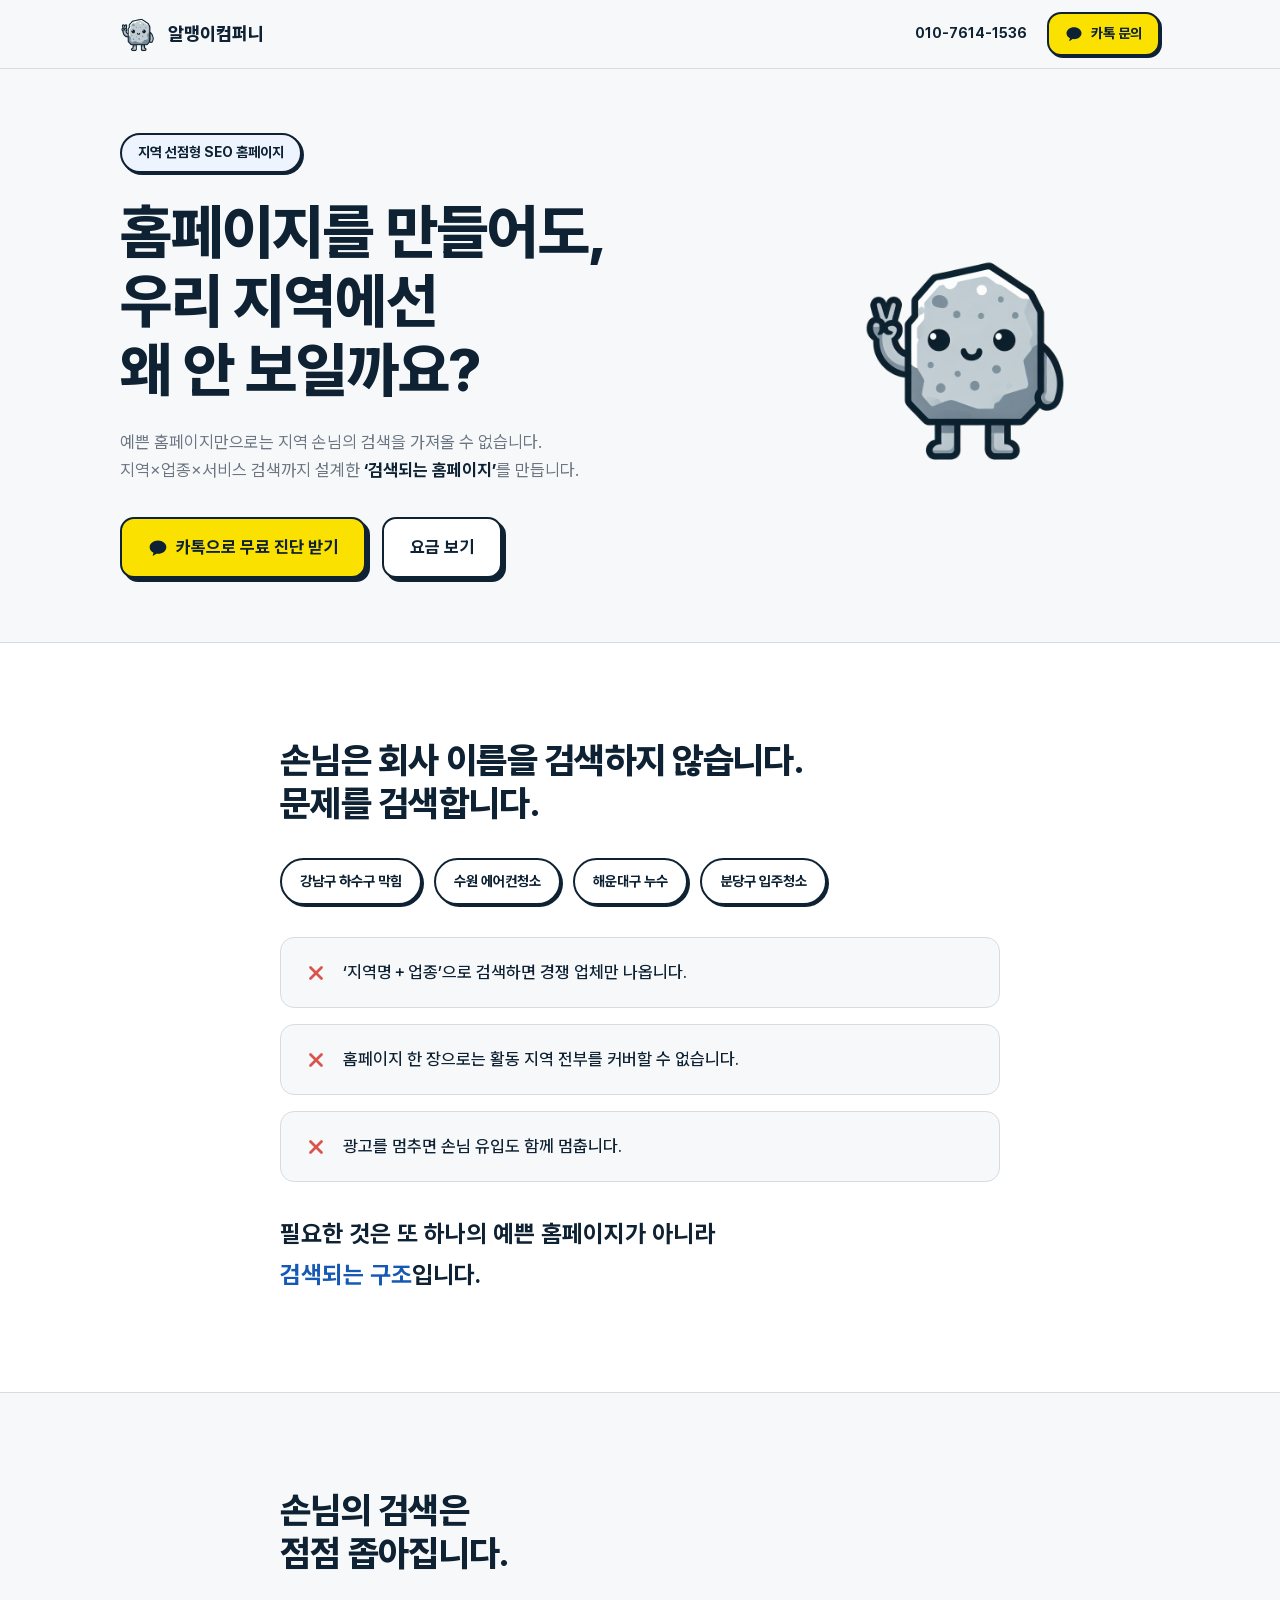
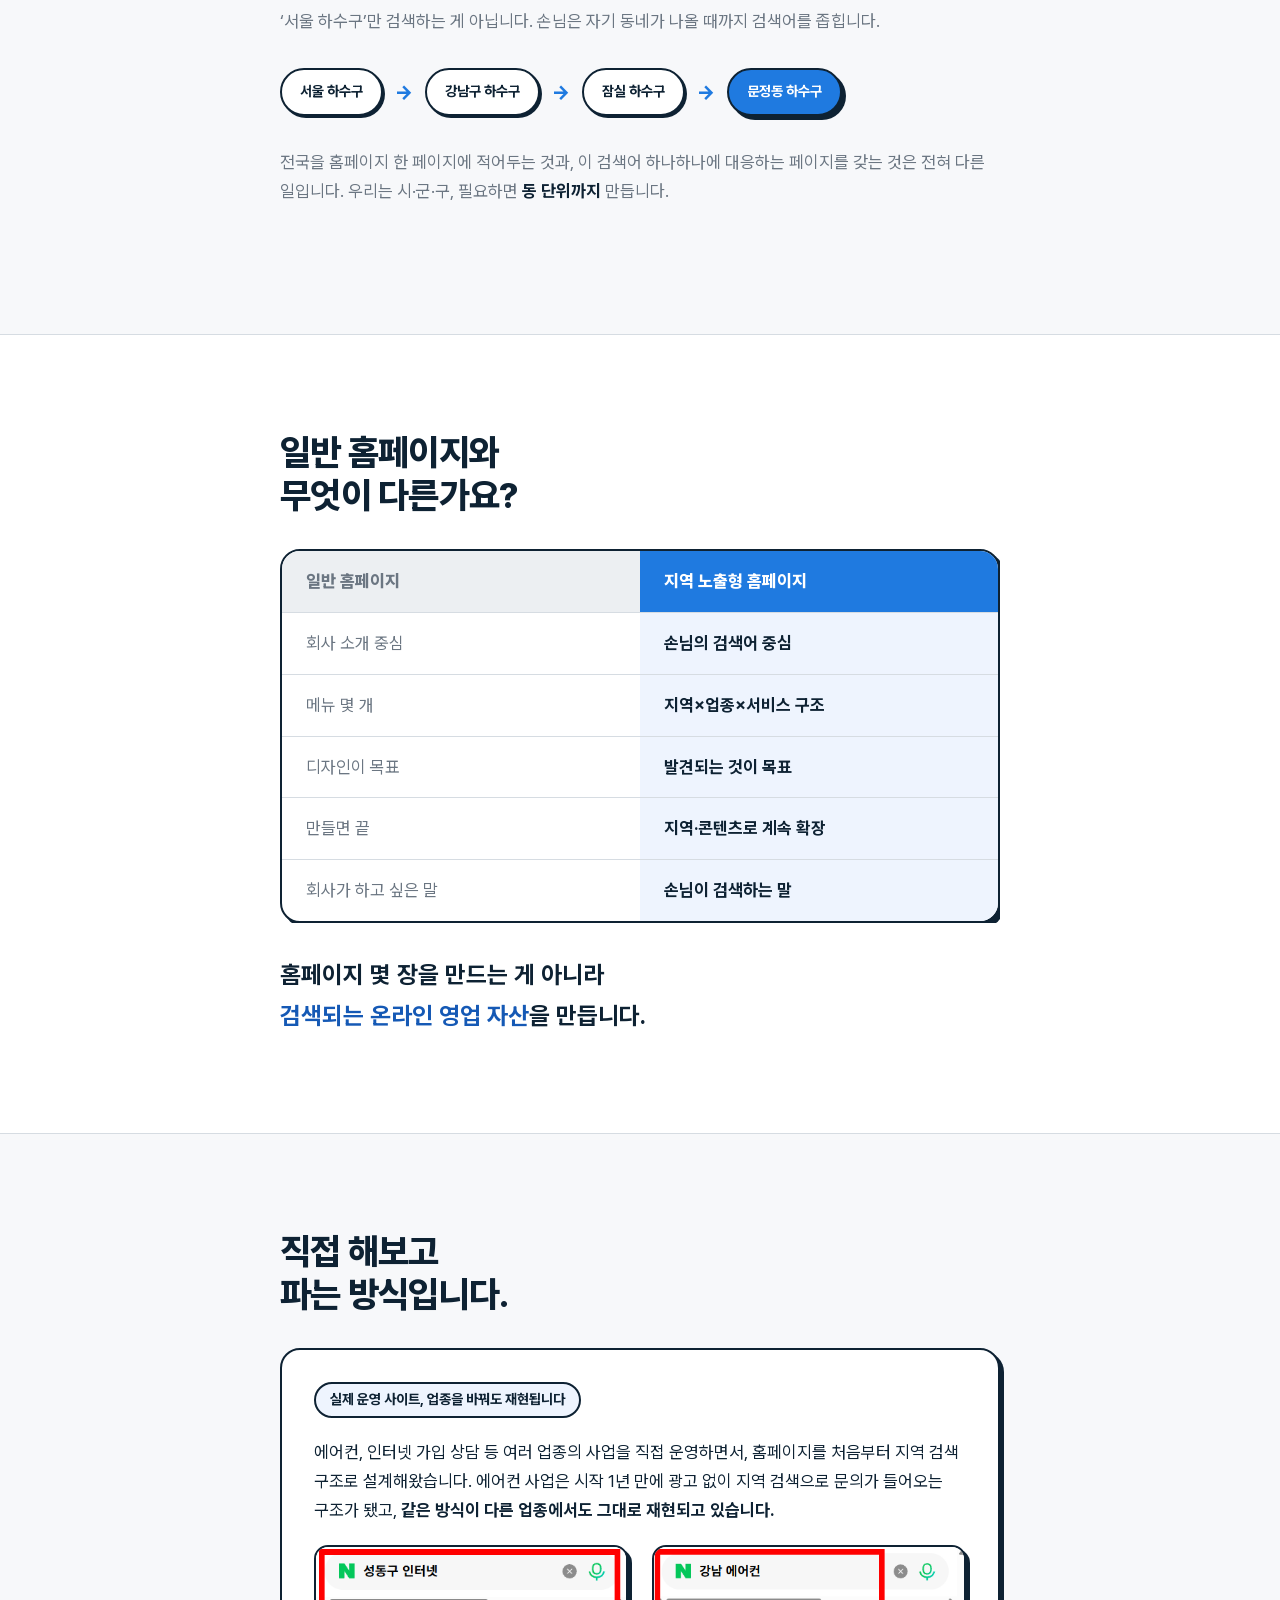
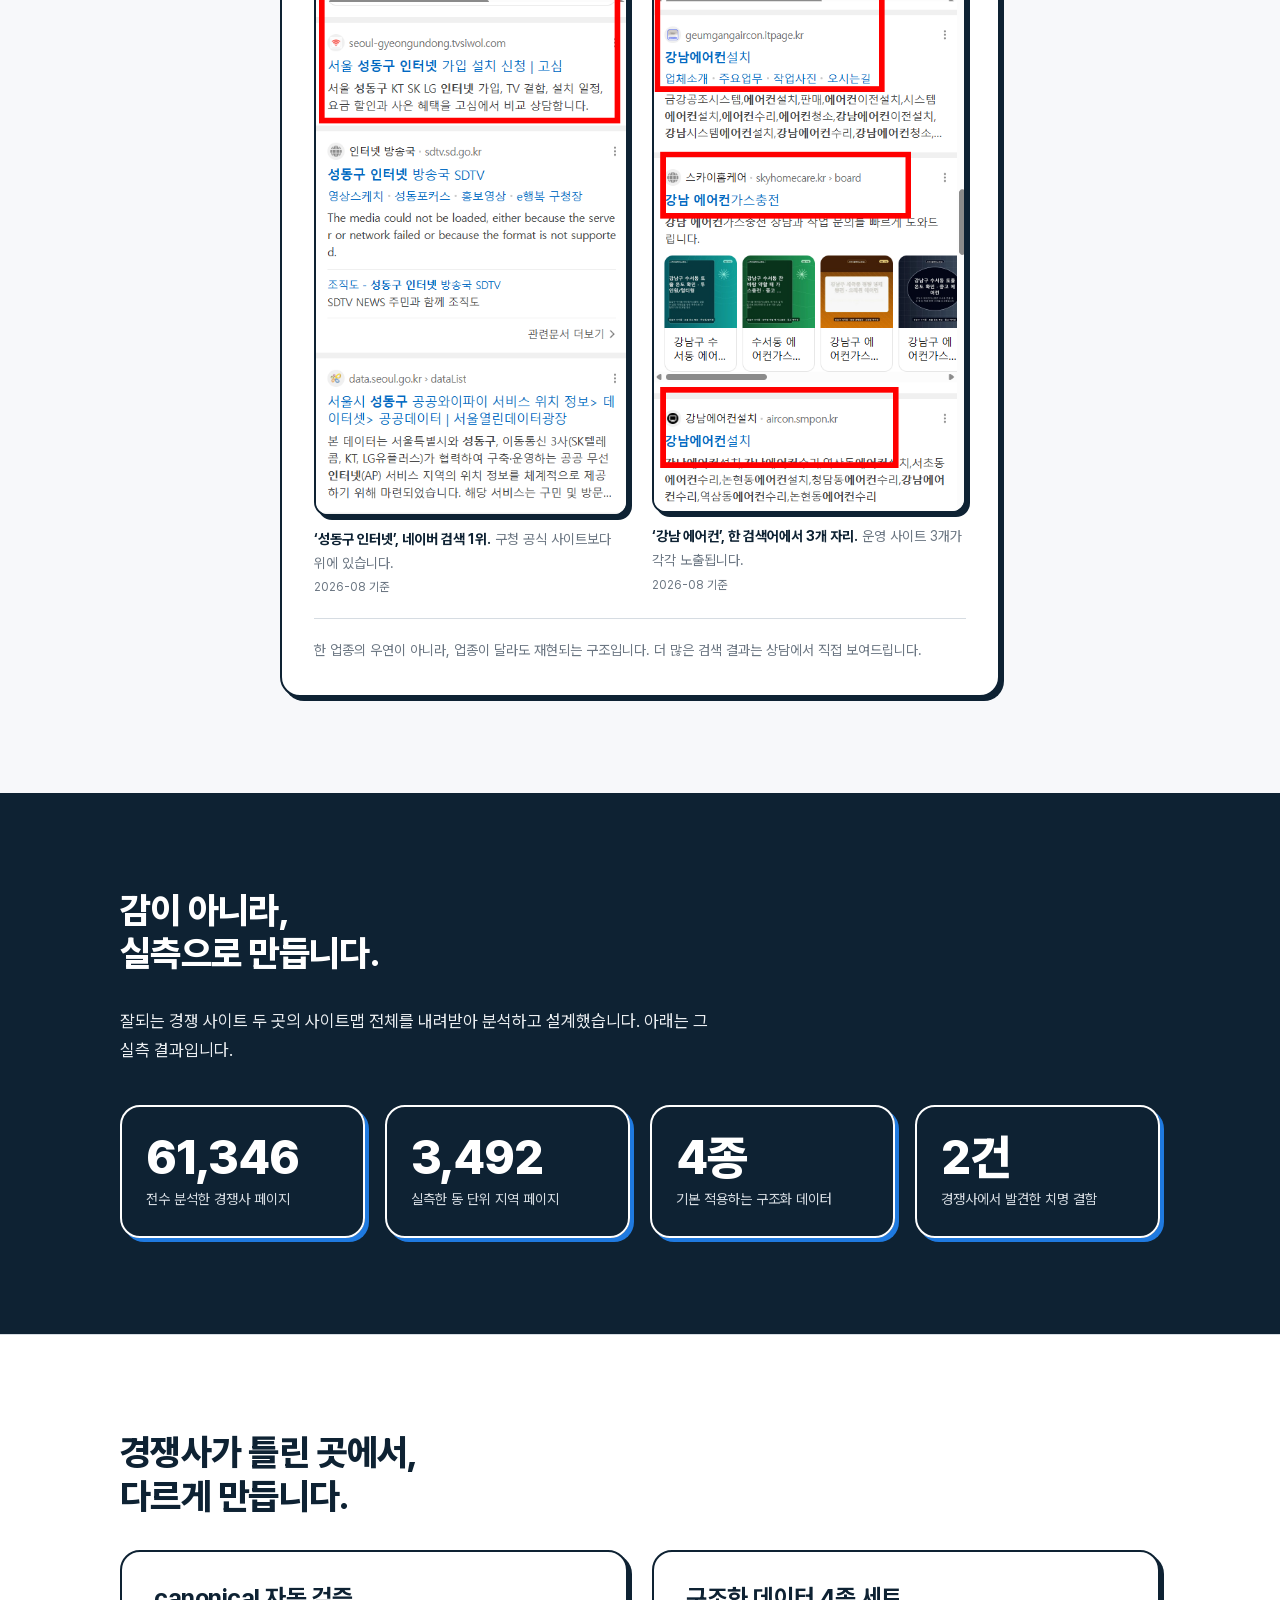
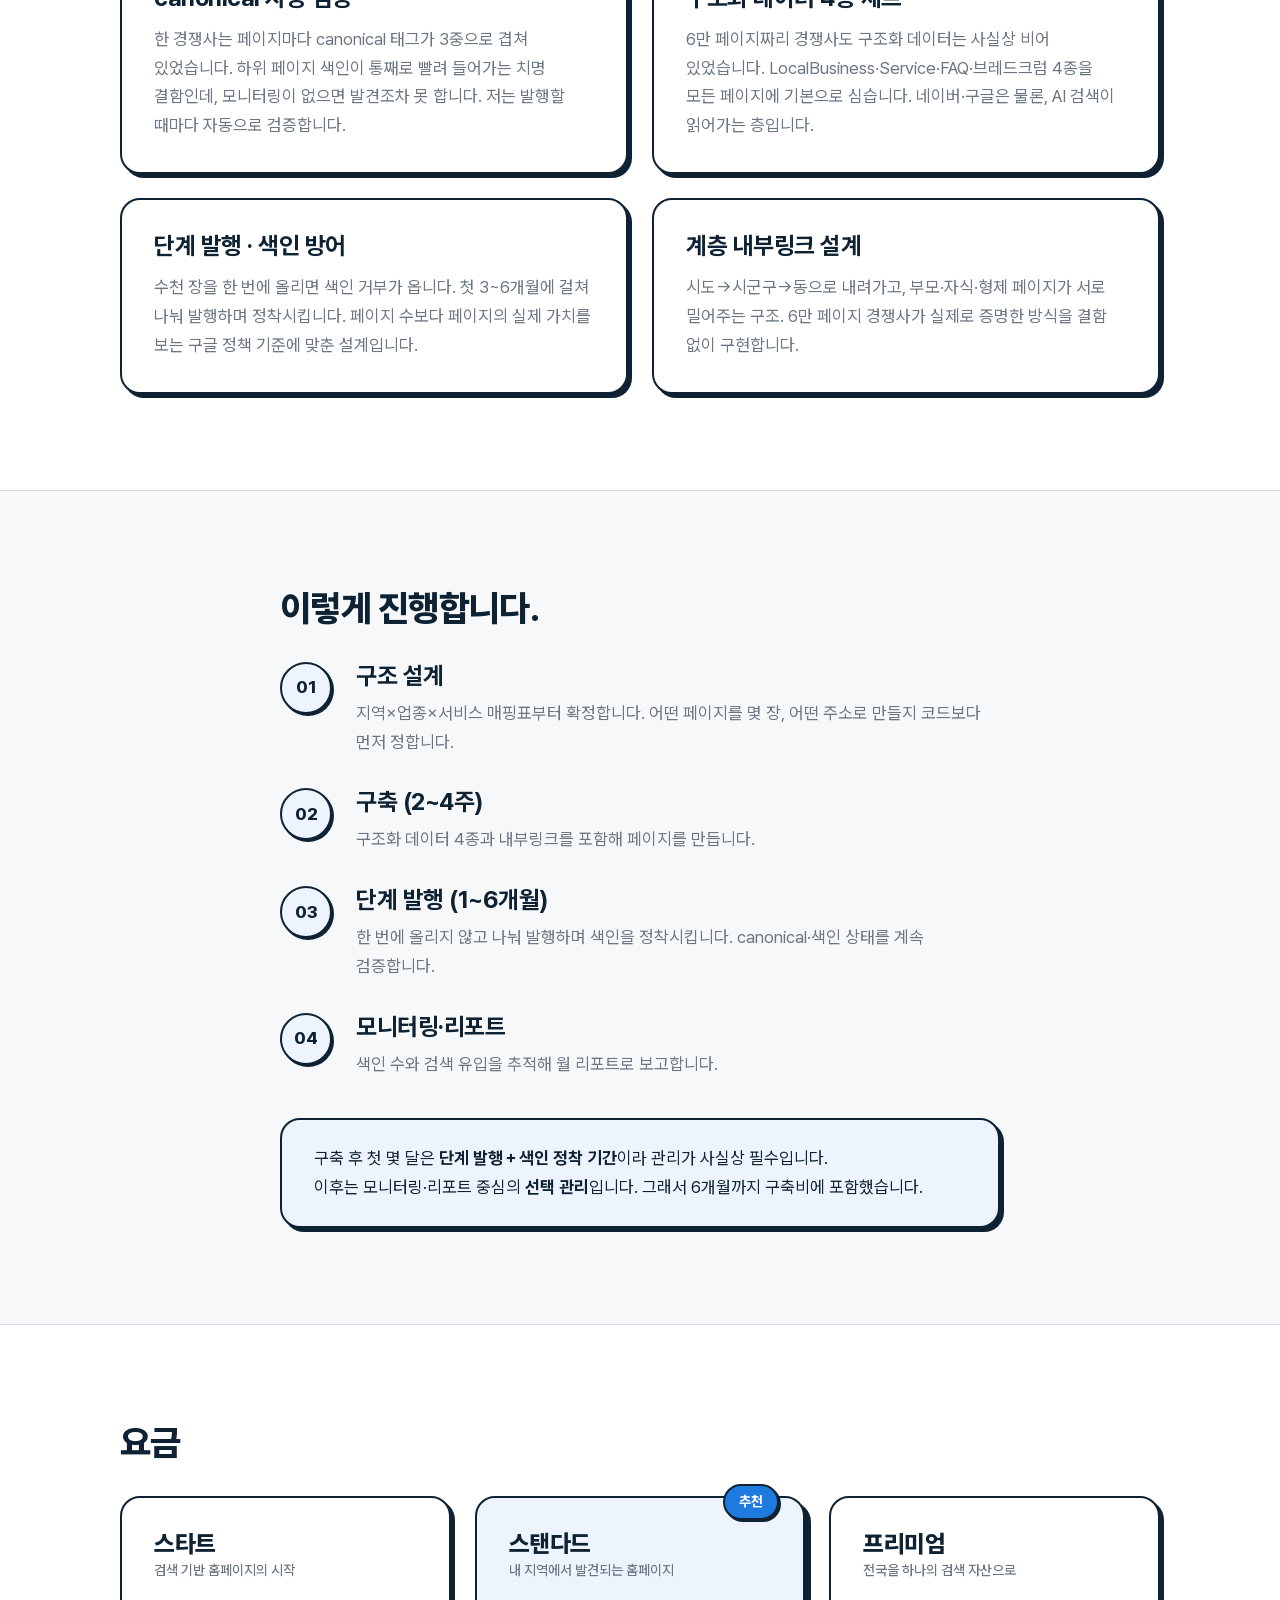
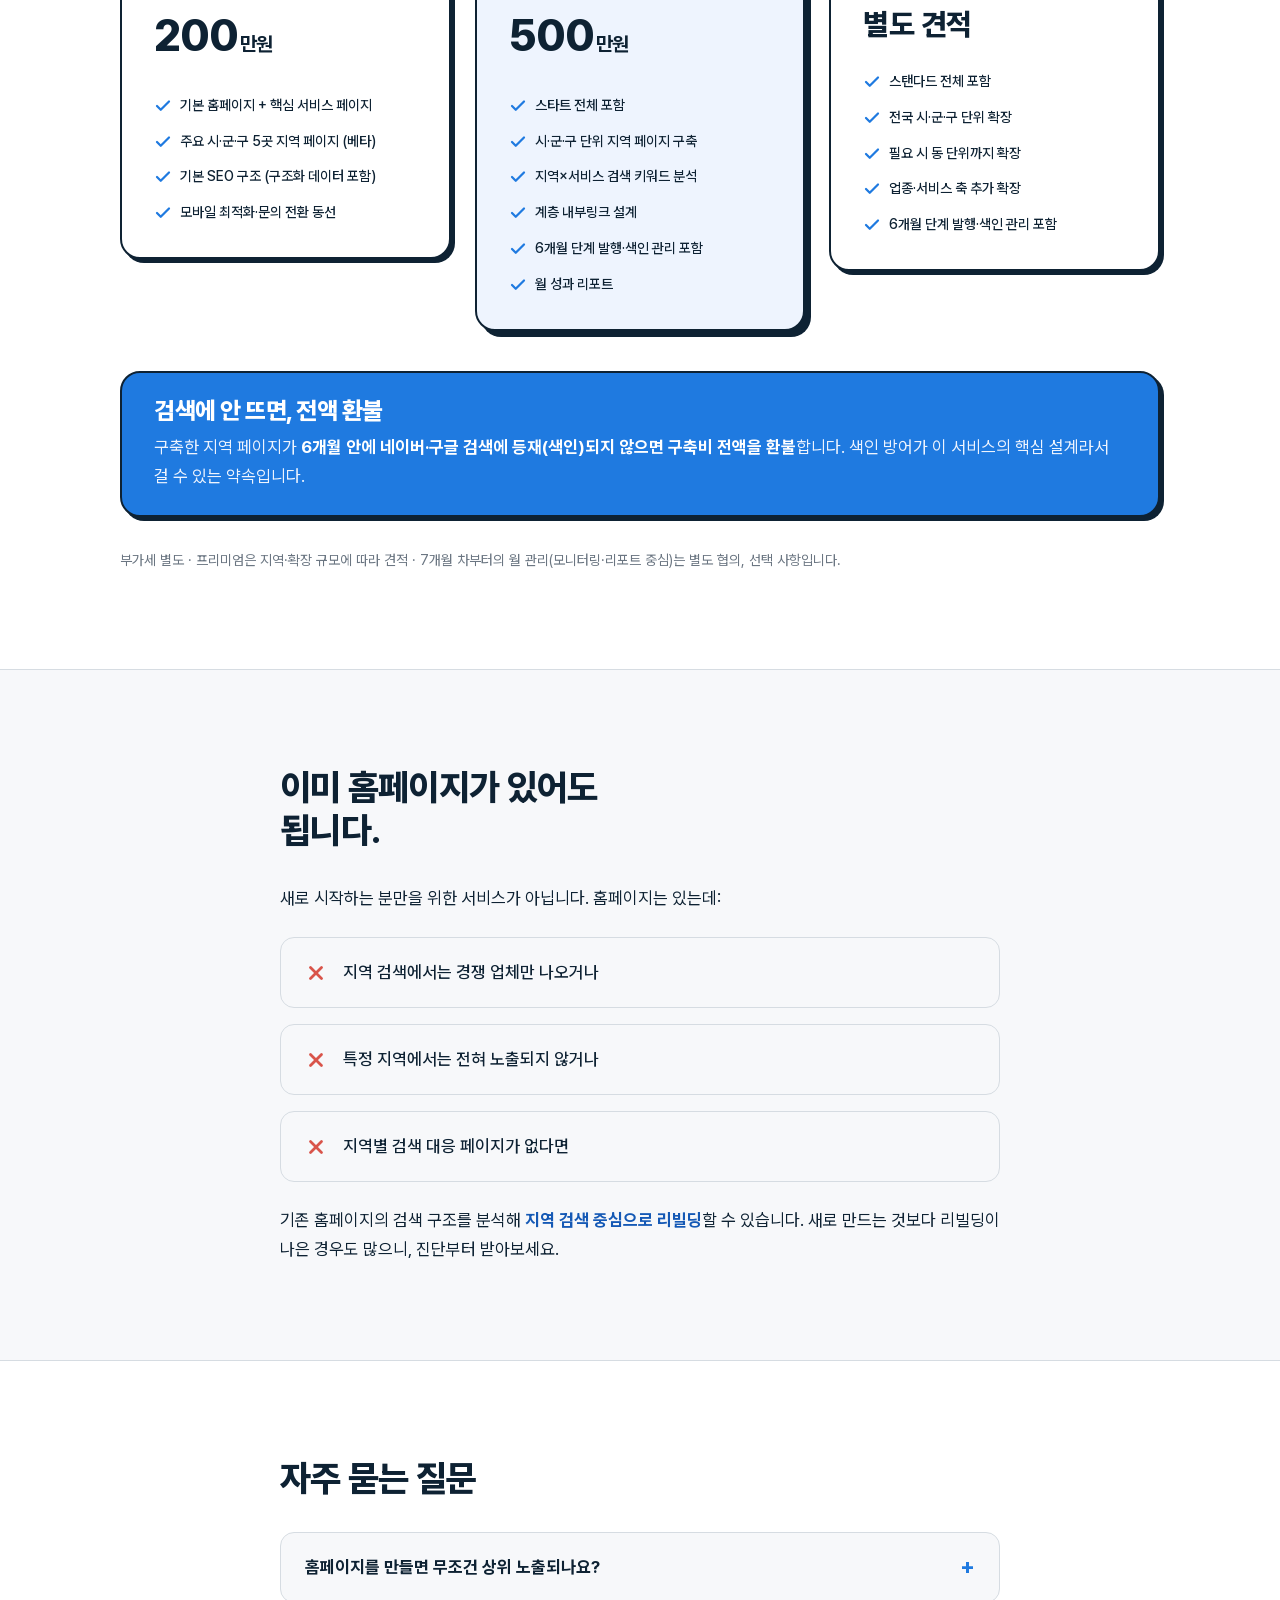
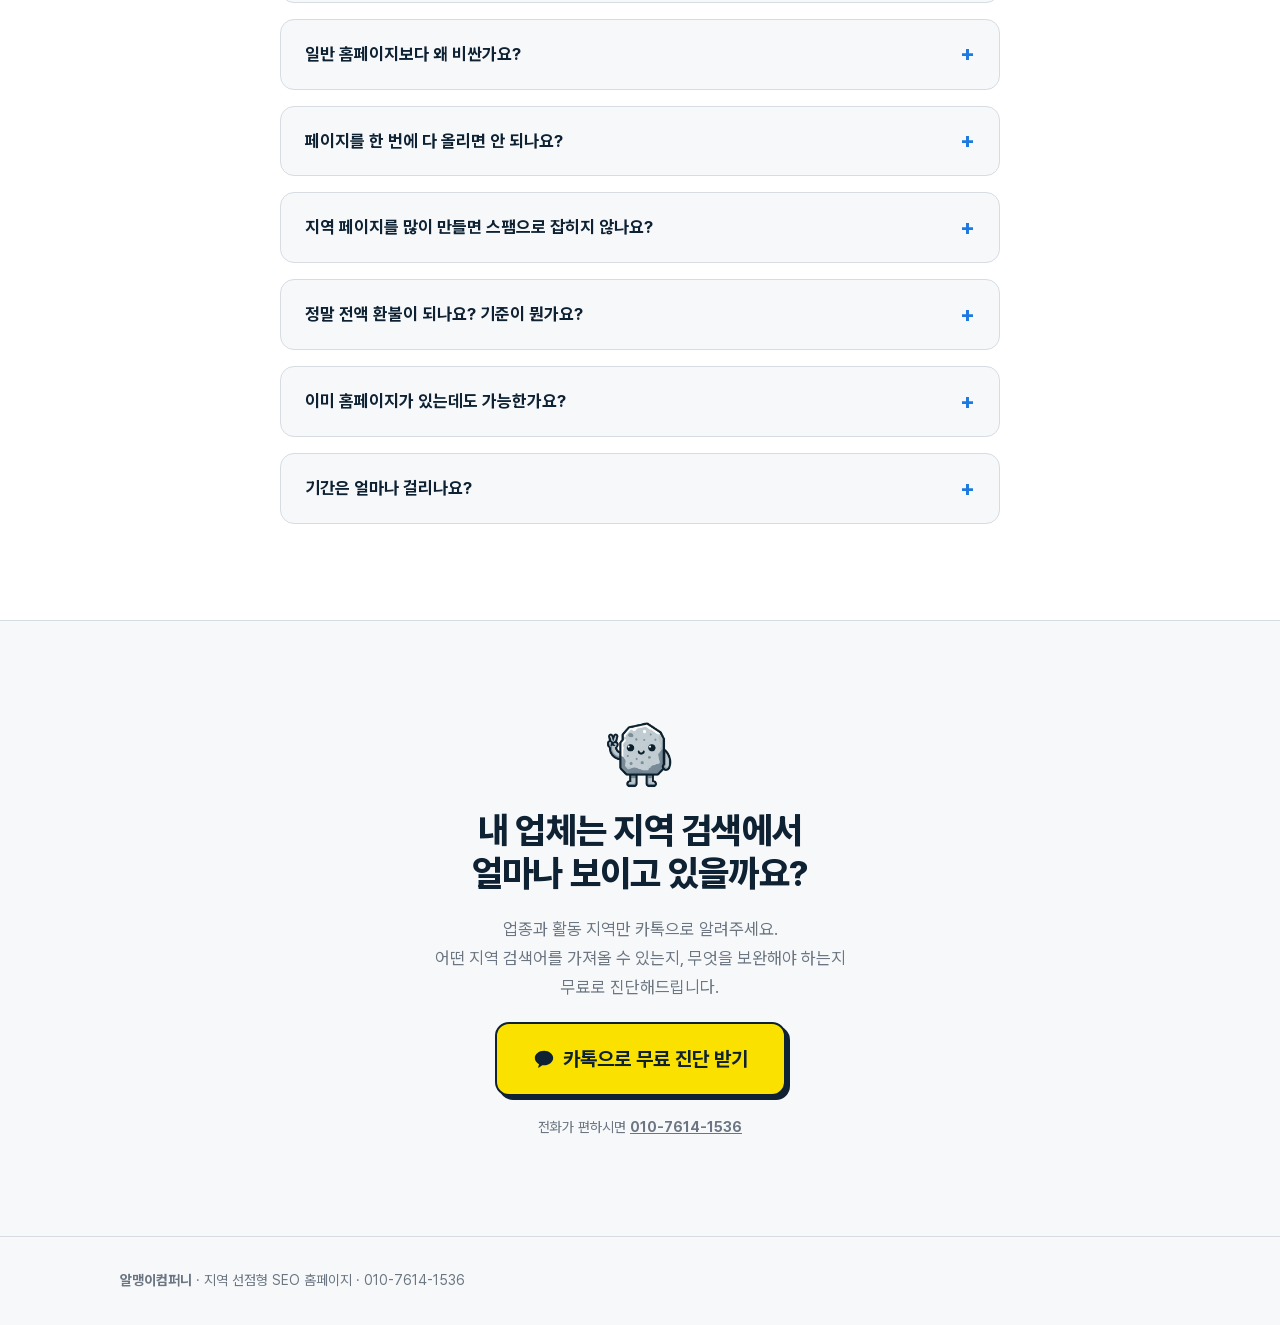
==== commit af1d5cb0: "seo-jiyeok 및 공용 파일에서 em dash 제거 리포 전체에서 em dash(—) 표기를 마침표·쉼표·가운데점(·)으로 교체." ====
--- a/seo-jiyeok/index.html
+++ b/seo-jiyeok/index.html
@@ -3,10 +3,10 @@
 <head>
   <meta charset="UTF-8">
   <meta name="viewport" content="width=device-width, initial-scale=1.0">
-  <title>지역 선점형 SEO 홈페이지 — 알맹이컴퍼니</title>
+  <title>지역 선점형 SEO 홈페이지 · 알맹이컴퍼니</title>
   <meta name="description" content="예쁜 홈페이지가 아니라 검색되는 홈페이지. 지역×업종×서비스 검색 구조까지 설계하는 지역 선점형 SEO 홈페이지. 카톡으로 무료 지역 검색 진단을 받아보세요.">
   <meta property="og:type" content="website">
-  <meta property="og:title" content="지역 선점형 SEO 홈페이지 — 알맹이컴퍼니">
+  <meta property="og:title" content="지역 선점형 SEO 홈페이지 · 알맹이컴퍼니">
   <meta property="og:description" content="홈페이지를 만들어도 우리 지역에선 왜 안 보일까요? 지역 검색까지 설계한 ‘검색되는 홈페이지’를 만듭니다.">
   <meta property="og:locale" content="ko_KR">
   <meta property="og:url" content="https://rmeng2tv.github.io/proposals/seo-jiyeok/">
@@ -20,7 +20,7 @@
   {
     "@context": "https://schema.org",
     "@type": "ProfessionalService",
-    "name": "알맹이컴퍼니 — 지역 선점형 SEO 홈페이지",
+    "name": "알맹이컴퍼니 · 지역 선점형 SEO 홈페이지",
     "description": "지역×업종×서비스 검색 구조까지 설계하는 홈페이지 제작 서비스. 구축비에 6개월 단계 발행·색인 관리 포함.",
     "telephone": "+82-10-7614-1536",
     "url": "https://rmeng2tv.github.io/proposals/seo-jiyeok/",
@@ -184,16 +184,16 @@
     <div class="alm-container alm-narrow">
       <h2 class="alm-h2 js-reveal">직접 해보고<br>파는 방식입니다.</h2>
       <div class="alm-case js-reveal">
-        <p class="alm-case__label">실제 운영 사이트 — 업종을 바꿔도 재현됩니다</p>
+        <p class="alm-case__label">실제 운영 사이트, 업종을 바꿔도 재현됩니다</p>
         <p>에어컨, 인터넷 가입 상담 등 여러 업종의 사업을 직접 운영하면서, 홈페이지를 처음부터 지역 검색 구조로 설계해왔습니다. 에어컨 사업은 시작 1년 만에 광고 없이 지역 검색으로 문의가 들어오는 구조가 됐고, <strong>같은 방식이 다른 업종에서도 그대로 재현되고 있습니다.</strong></p>
         <div class="alm-case__proofs">
           <figure>
             <img src="../assets/img/case/case-internet.png" alt="네이버에서 ‘성동구 인터넷’ 검색 시 최상단에 노출된 운영 사이트 캡처" width="434" height="794" loading="lazy">
-            <figcaption><strong>‘성동구 인터넷’ — 네이버 검색 1위.</strong> 구청 공식 사이트보다 위에 있습니다. <span>2026-08 기준</span></figcaption>
+            <figcaption><strong>‘성동구 인터넷’, 네이버 검색 1위.</strong> 구청 공식 사이트보다 위에 있습니다. <span>2026-08 기준</span></figcaption>
           </figure>
           <figure>
             <img src="../assets/img/case/case-aircon.png" alt="네이버에서 ‘강남 에어컨’ 검색 시 세 자리에 노출된 운영 사이트들 캡처" width="445" height="810" loading="lazy">
-            <figcaption><strong>‘강남 에어컨’ — 한 검색어에서 3개 자리.</strong> 운영 사이트 3개가 각각 노출됩니다. <span>2026-08 기준</span></figcaption>
+            <figcaption><strong>‘강남 에어컨’, 한 검색어에서 3개 자리.</strong> 운영 사이트 3개가 각각 노출됩니다. <span>2026-08 기준</span></figcaption>
           </figure>
         </div>
         <p class="alm-case__note">한 업종의 우연이 아니라, 업종이 달라도 재현되는 구조입니다. 더 많은 검색 결과는 상담에서 직접 보여드립니다.</p>
@@ -239,7 +239,7 @@
           <p>6만 페이지짜리 경쟁사도 구조화 데이터는 사실상 비어 있었습니다. LocalBusiness·Service·FAQ·브레드크럼 4종을 모든 페이지에 기본으로 심습니다. 네이버·구글은 물론, AI 검색이 읽어가는 층입니다.</p>
         </article>
         <article class="alm-card js-reveal">
-          <h3>단계 발행 — 색인 방어</h3>
+          <h3>단계 발행 · 색인 방어</h3>
           <p>수천 장을 한 번에 올리면 색인 거부가 옵니다. 첫 3~6개월에 걸쳐 나눠 발행하며 정착시킵니다. 페이지 수보다 페이지의 실제 가치를 보는 구글 정책 기준에 맞춘 설계입니다.</p>
         </article>
         <article class="alm-card js-reveal">
@@ -343,7 +343,7 @@
     <div class="alm-container alm-narrow">
       <h2 class="alm-h2 js-reveal">이미 홈페이지가 있어도<br>됩니다.</h2>
       <div class="alm-rebuild js-reveal">
-        <p>새로 시작하는 분만을 위한 서비스가 아닙니다. 홈페이지는 있는데 —</p>
+        <p>새로 시작하는 분만을 위한 서비스가 아닙니다. 홈페이지는 있는데:</p>
         <ul class="alm-problem">
           <li><img src="../assets/icons/x.svg" alt="" width="22" height="22"><span>지역 검색에서는 경쟁 업체만 나오거나</span></li>
           <li><img src="../assets/icons/x.svg" alt="" width="22" height="22"><span>특정 지역에서는 전혀 노출되지 않거나</span></li>
--- a/assets/css/style.css
+++ b/assets/css/style.css
@@ -1,4 +1,4 @@
-/* 지역 노출형 홈페이지 제안 랜딩 — 디자인 정본: rmeng2-site/DESIGN.md (알맹이 청키 스티커) */
+/* 지역 노출형 홈페이지 제안 랜딩 · 디자인 정본: rmeng2-site/DESIGN.md (알맹이 청키 스티커) */
 
 @font-face {
   font-family: "Pretendard Variable";
@@ -253,6 +253,7 @@
 .alm-compare { overflow-x: auto; margin-bottom: var(--space-8); }
 .alm-compare table {
   width: 100%;
+  table-layout: fixed;
   border-collapse: separate;
   border-spacing: 0;
   border: var(--stroke-2) solid var(--ink-900);
@@ -264,7 +265,6 @@
 .alm-compare th, .alm-compare td {
   padding: var(--space-3) var(--space-4);
   text-align: left;
-  width: 50%;
   font-size: var(--fs-sm);
 }
 .alm-compare th { font-weight: 800; }
@@ -312,6 +312,38 @@
 
 @media (min-width: 768px) {
   .alm-case__proofs { grid-template-columns: repeat(2, minmax(0, 1fr)); align-items: start; }
+}
+
+/* ---------- 포트폴리오 캐러셀 ---------- */
+.alm-portfolio { overflow-x: auto; scroll-snap-type: x mandatory; -webkit-overflow-scrolling: touch; padding-bottom: var(--space-2); }
+.alm-portfolio__track { display: flex; gap: var(--space-5); }
+.alm-portfolio__card { flex: 0 0 78%; scroll-snap-align: start; }
+.alm-portfolio__img {
+  width: 100%;
+  aspect-ratio: 4 / 3;
+  object-fit: cover;
+  border: var(--stroke-2) solid var(--ink-900);
+  border-radius: var(--radius-md);
+  box-shadow: var(--shadow-sticker);
+  background: var(--white);
+}
+.alm-portfolio__ph {
+  width: 100%;
+  aspect-ratio: 4 / 3;
+  display: flex;
+  align-items: center;
+  justify-content: center;
+  text-align: center;
+  border: var(--stroke-2) dashed var(--pebble-300);
+  border-radius: var(--radius-md);
+  color: var(--fg-2);
+  font-weight: 700;
+  background: var(--pebble-100);
+}
+.alm-portfolio__cap { margin-top: var(--space-3); font-size: var(--fs-sm); color: var(--fg-2); font-weight: 600; }
+
+@media (min-width: 768px) {
+  .alm-portfolio__card { flex: 0 0 320px; }
 }
 
 /* ---------- 실측 스탯 ---------- */
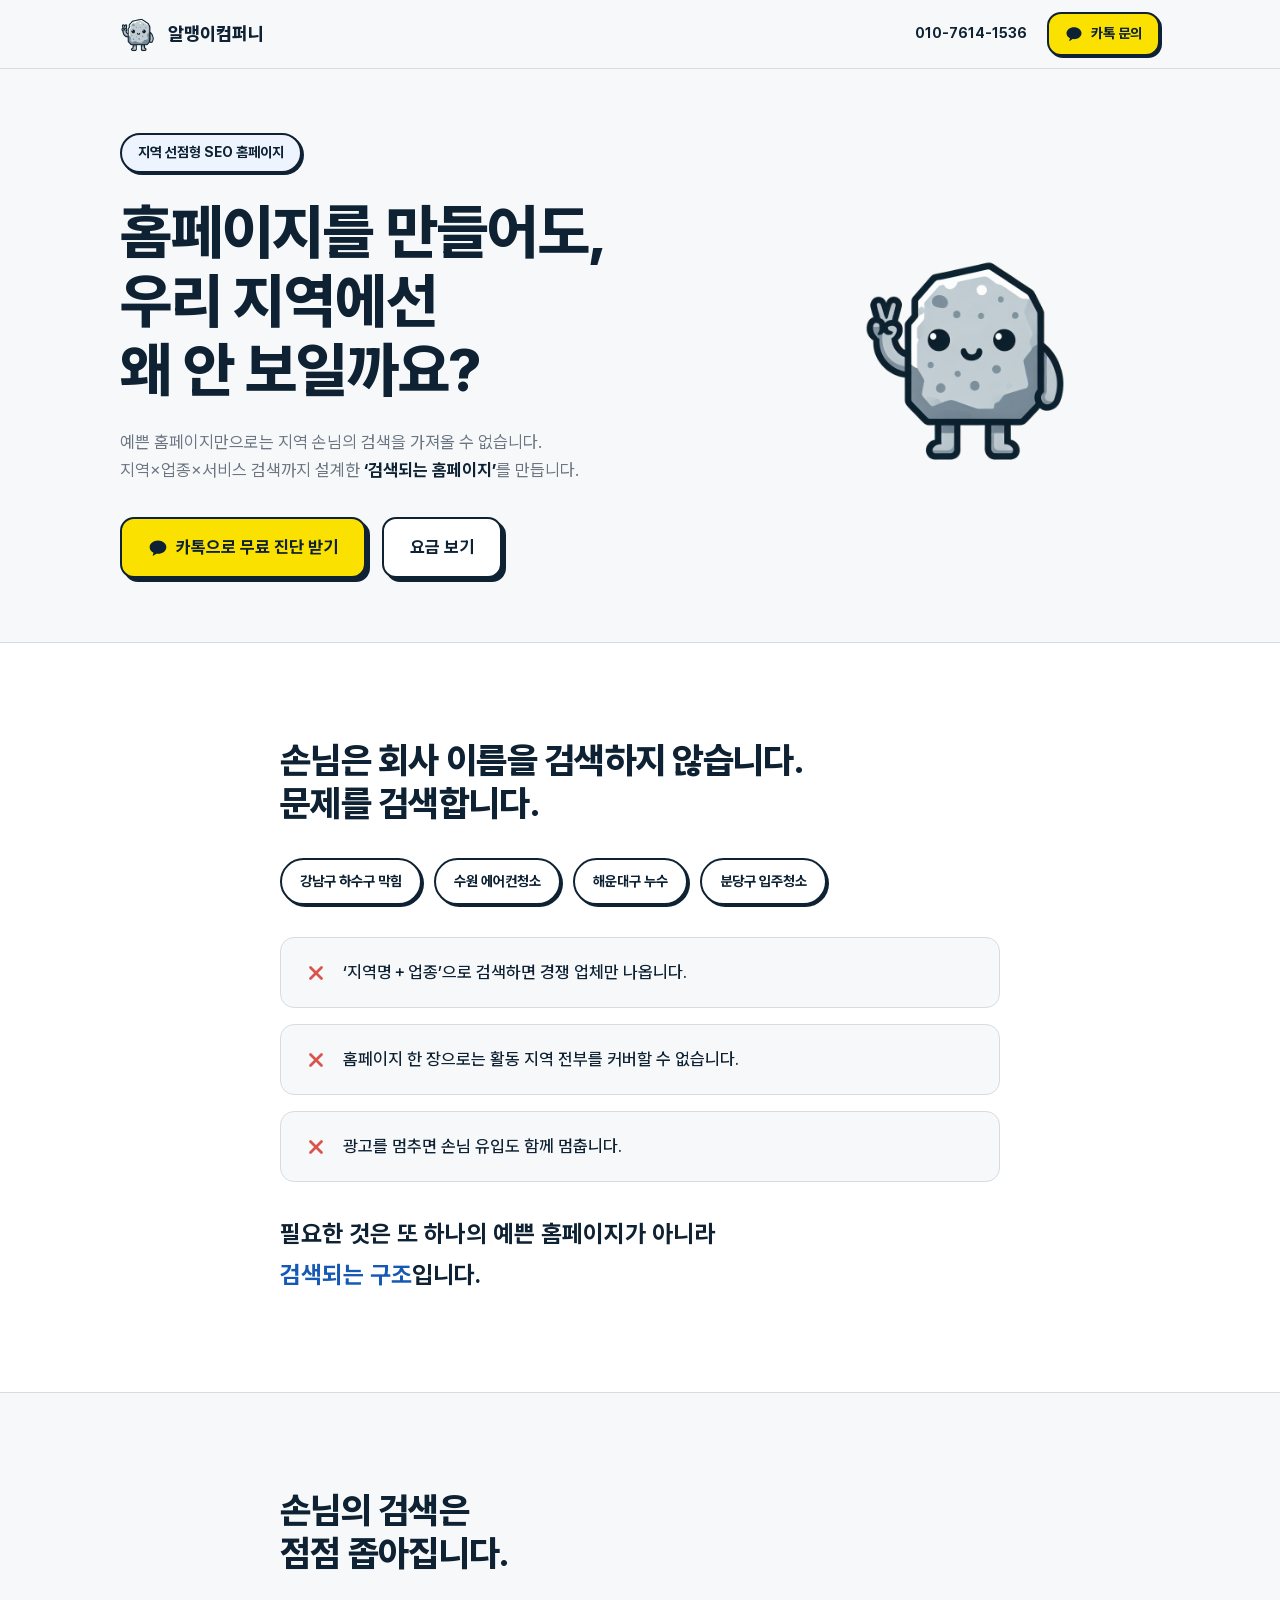
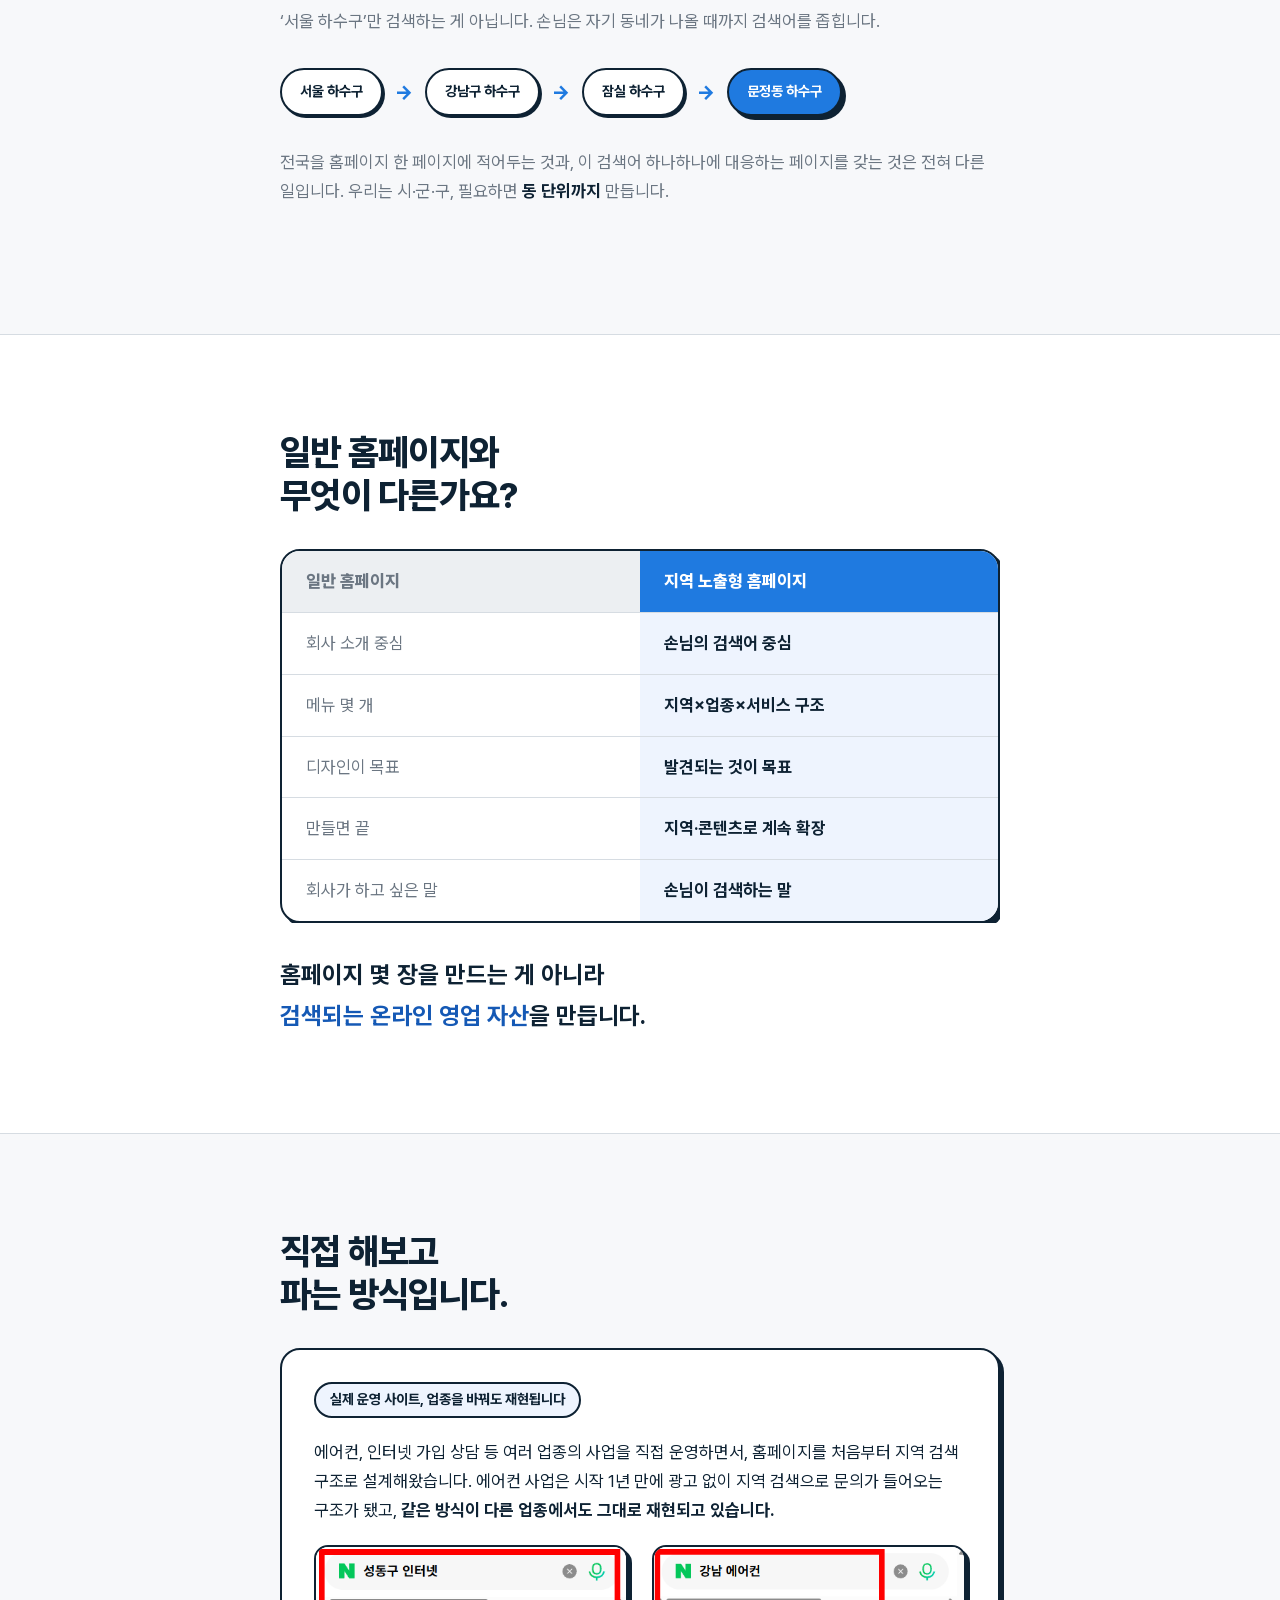
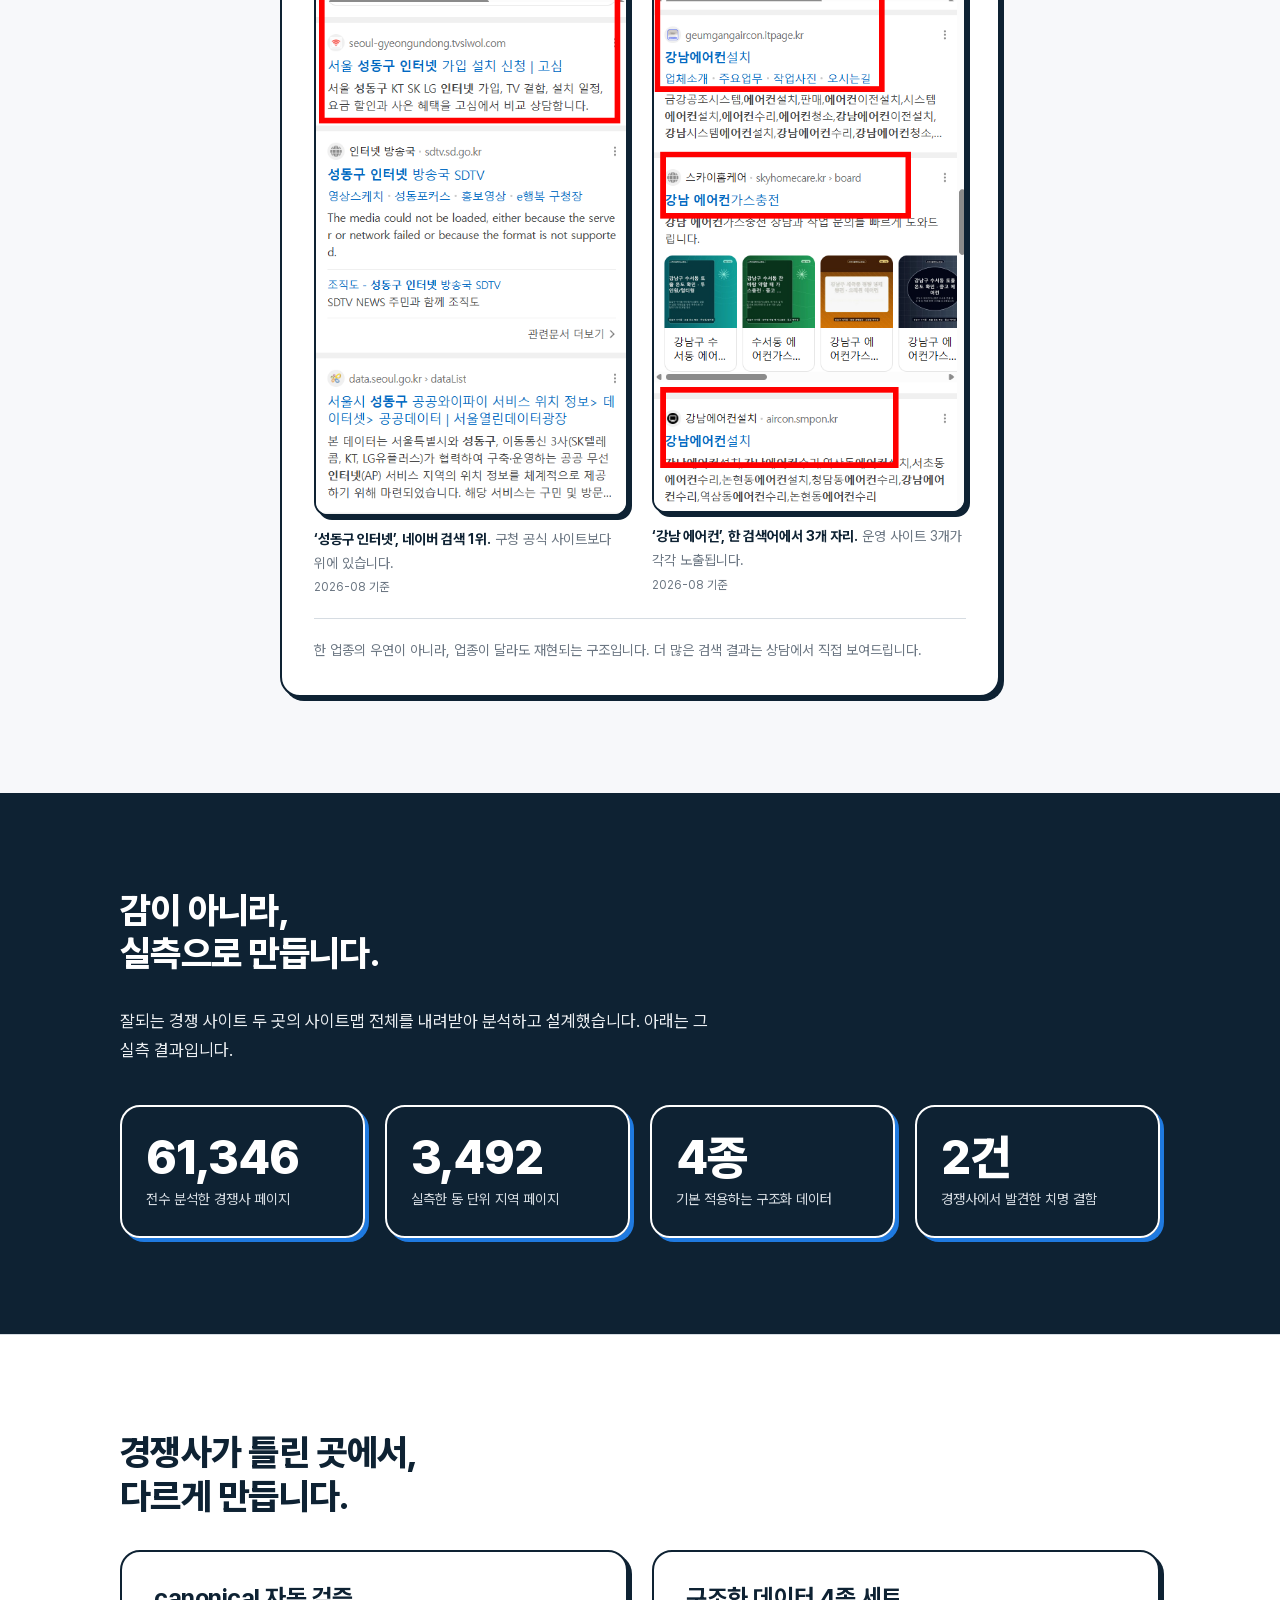
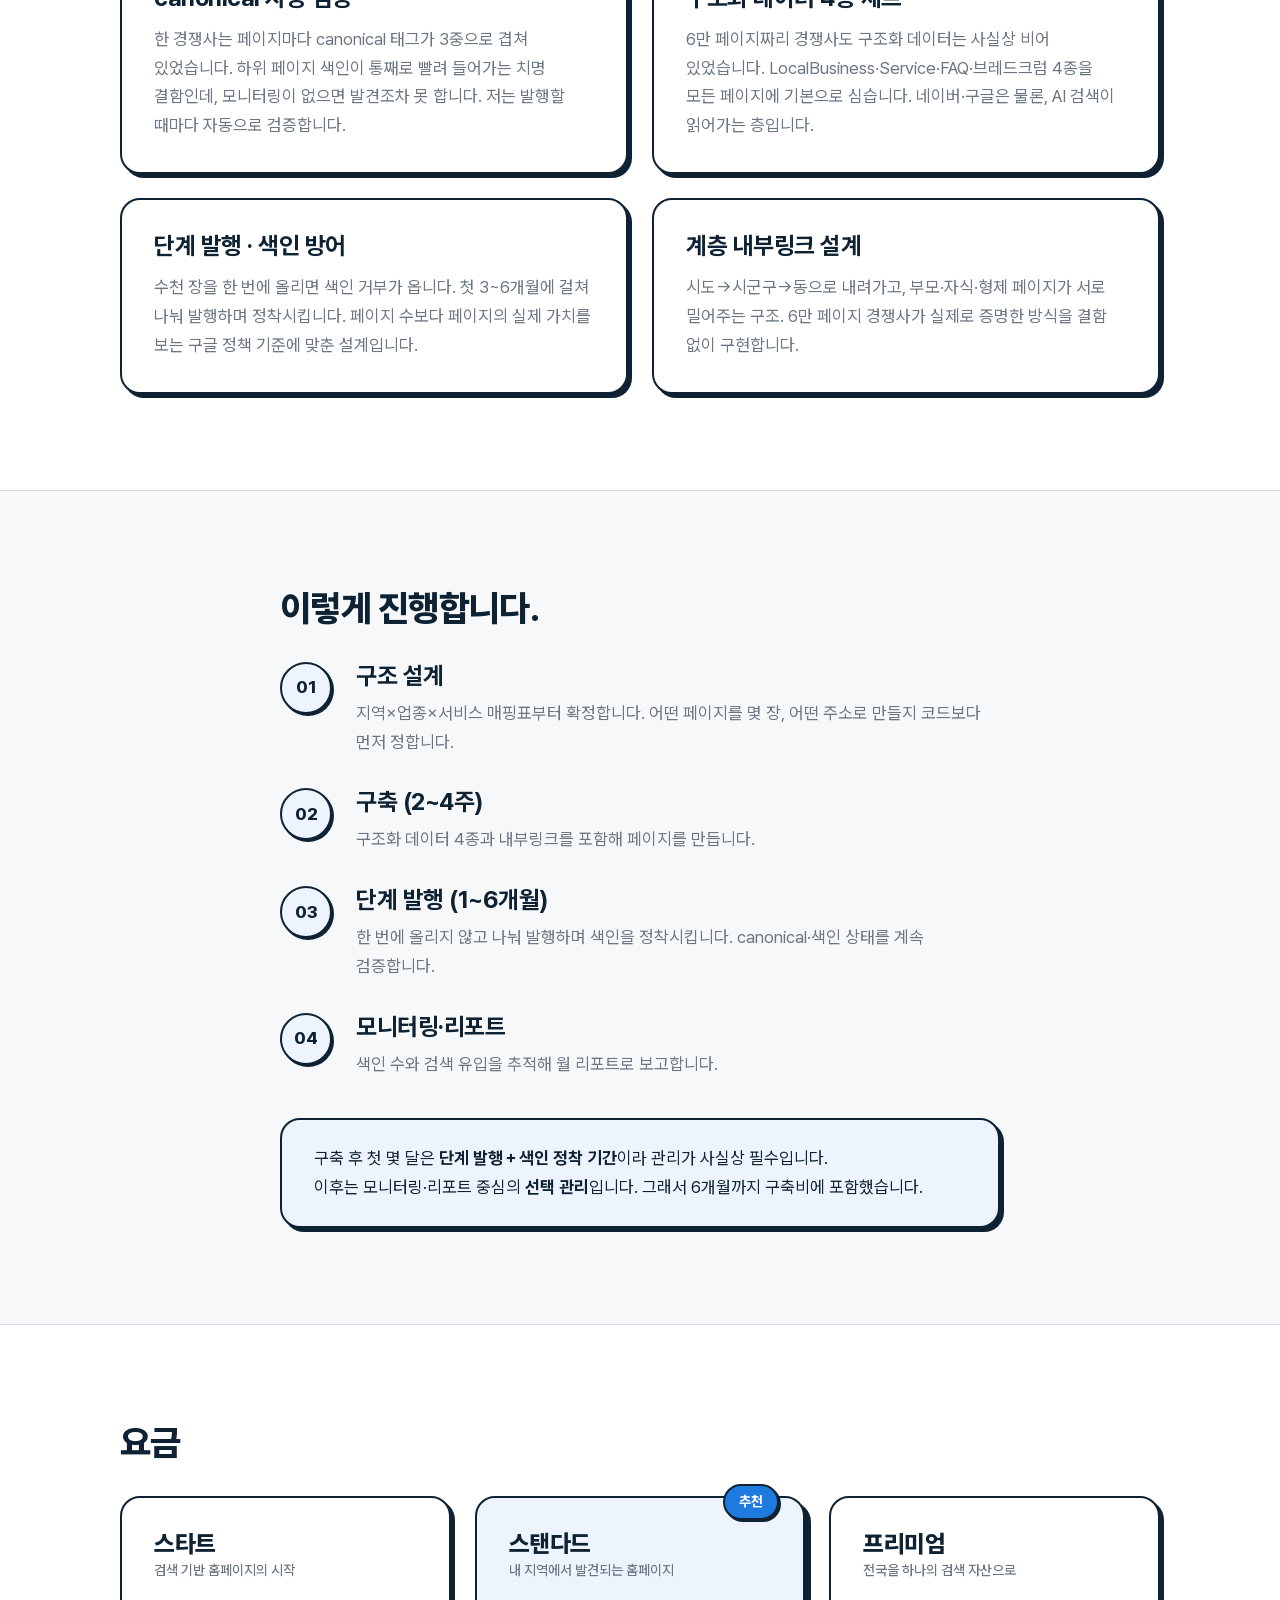
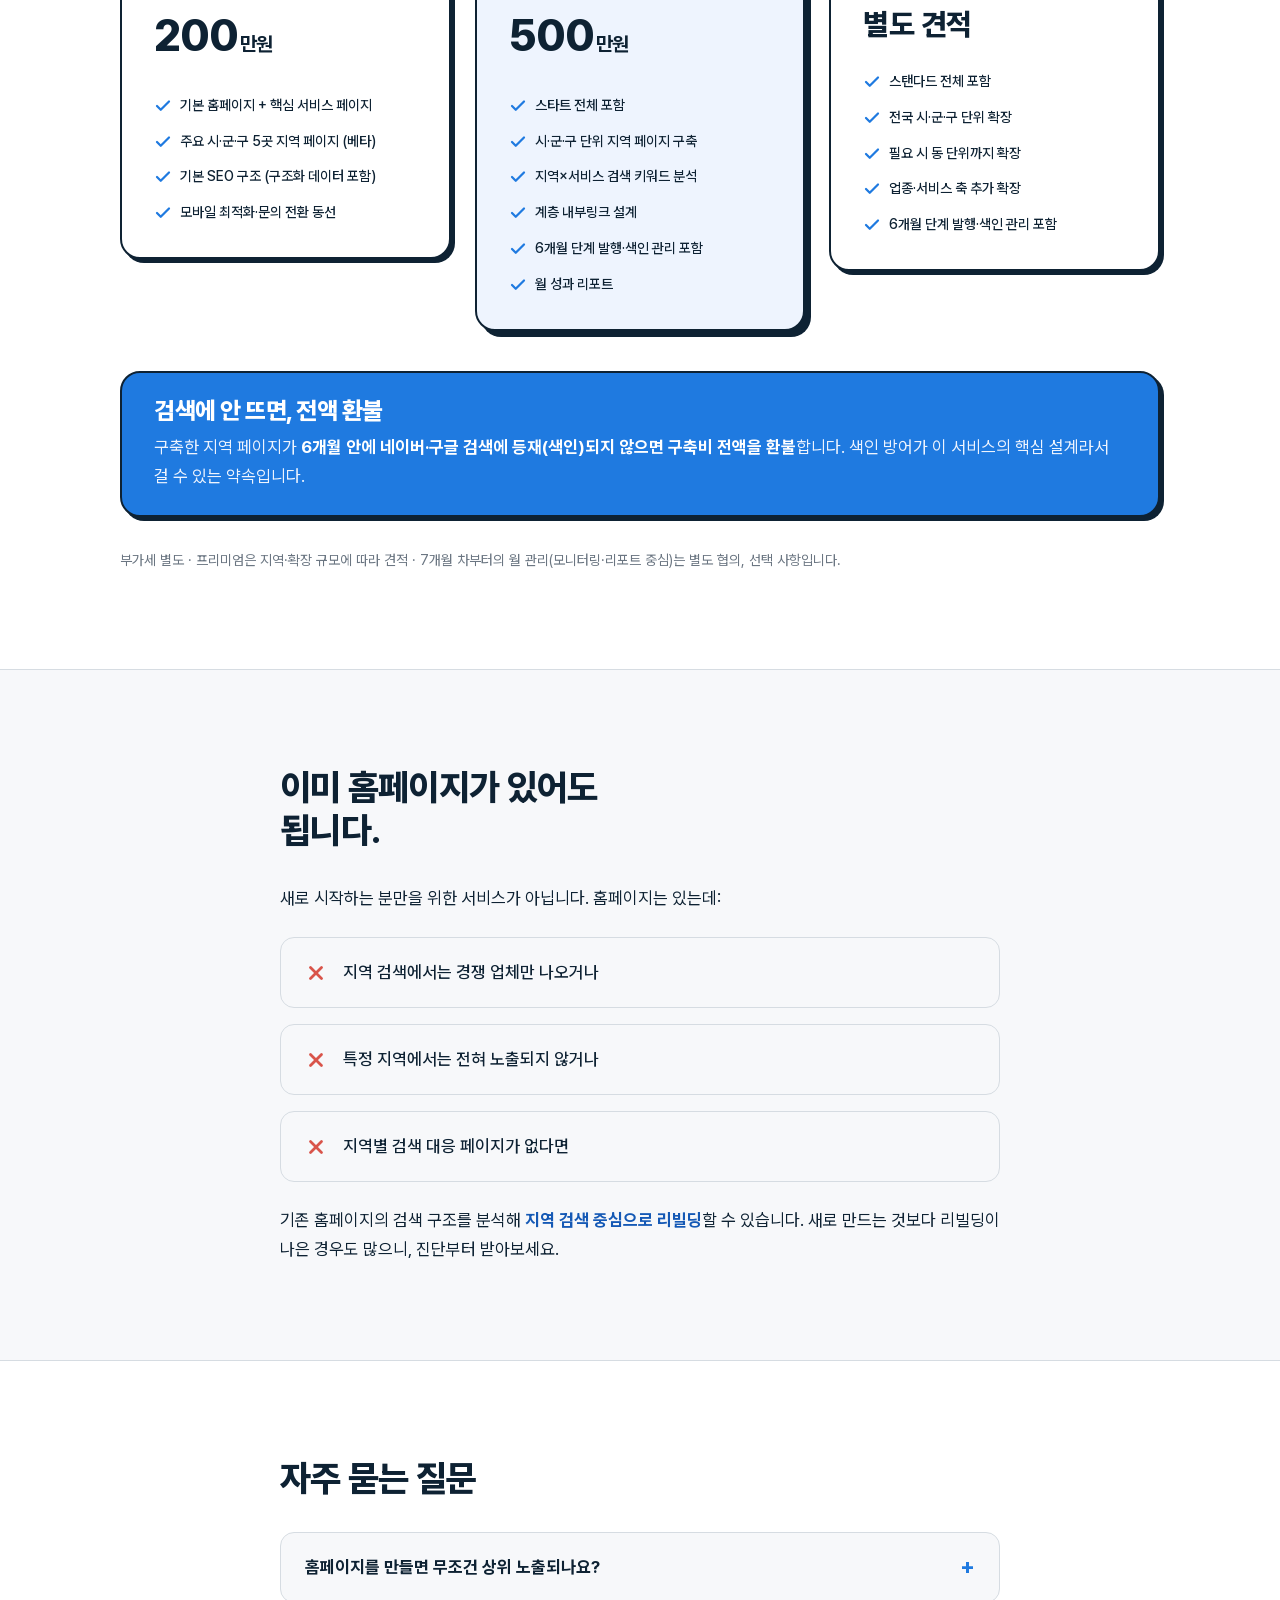
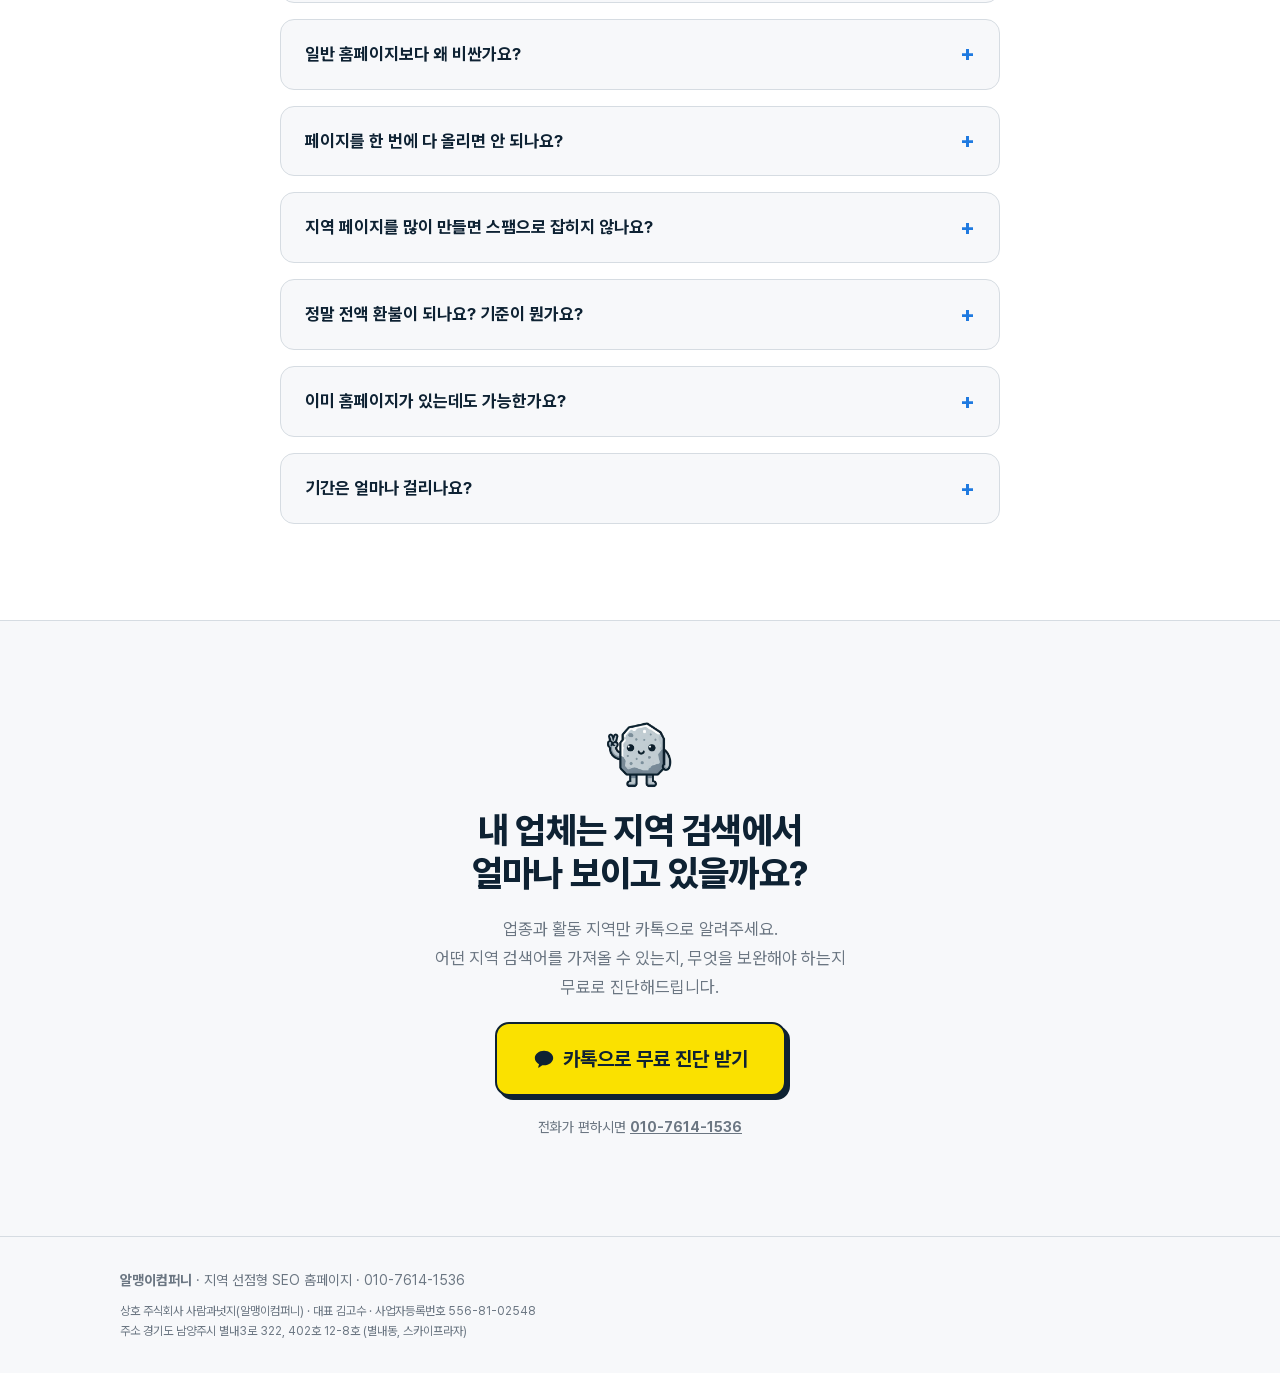
==== commit c8a6c974: "제안서 3종 푸터에 사업자 정보 표기 추가 Co-Authored-By: Claude Opus 5.5 <noreply@anthropic.com>" ====
--- a/seo-jiyeok/index.html
+++ b/seo-jiyeok/index.html
@@ -408,6 +408,7 @@
 <footer class="alm-footer">
   <div class="alm-container alm-footer__inner">
     <p><strong>알맹이컴퍼니</strong> · 지역 선점형 SEO 홈페이지 · 010-7614-1536</p>
+    <p class="alm-footer__biz">상호 주식회사 사람과넛지(알맹이컴퍼니) · 대표 김고수 · 사업자등록번호 556-81-02548<br>주소 경기도 남양주시 별내3로 322, 402호 12-8호 (별내동, 스카이프라자)</p>
   </div>
 </footer>
 
--- a/assets/css/style.css
+++ b/assets/css/style.css
@@ -345,6 +345,34 @@
 @media (min-width: 768px) {
   .alm-portfolio__card { flex: 0 0 320px; }
 }
+
+/* ---------- 시안 3안 (포트폴리오 캐러셀 변형) ---------- */
+.alm-portfolio--drafts { padding-top: var(--space-5); }
+.alm-portfolio--drafts .alm-portfolio__track { padding-right: var(--space-2); }
+.alm-portfolio__card--picked { position: relative; }
+.alm-portfolio--drafts .alm-portfolio__card:not(.alm-portfolio__card--picked) .alm-portfolio__img { border-color: var(--pebble-300); box-shadow: none; }
+.alm-portfolio__card--picked .alm-portfolio__cap { color: var(--fg-1); }
+
+@media (min-width: 768px) {
+  .alm-portfolio--drafts .alm-portfolio__card { flex: 1 1 0; }
+}
+
+/* ---------- 에디터 체험 유도 ---------- */
+.alm-proofs-gap { margin-top: var(--space-10); }
+.alm-demo-cta {
+  margin-top: var(--space-10);
+  display: flex;
+  flex-wrap: wrap;
+  align-items: center;
+  justify-content: space-between;
+  gap: var(--space-4);
+  padding: var(--space-6) var(--space-8);
+  border: var(--stroke-2) solid var(--ink-900);
+  border-radius: var(--radius-lg);
+  background: var(--white);
+  box-shadow: var(--shadow-sticker);
+}
+.alm-demo-cta p { font-weight: 700; font-size: var(--fs-h3); line-height: 1.3; }
 
 /* ---------- 실측 스탯 ---------- */
 .alm-stats {
@@ -505,9 +533,10 @@
 .alm-footer { border-top: 1.5px solid var(--pebble-300); padding: var(--space-8) 0 calc(var(--space-8) + 76px); }
 .alm-footer__inner { display: grid; gap: var(--space-2); font-size: var(--fs-sm); color: var(--fg-2); }
 
+.alm-footer__biz { font-size: 12px; line-height: 1.7; color: var(--pebble-900); }
+
 @media (min-width: 768px) {
   .alm-footer { padding-bottom: var(--space-8); }
-  .alm-footer__inner { display: flex; justify-content: space-between; }
 }
 
 /* ---------- 모바일 하단 바 (카톡 주 + 전화 보조) ---------- */
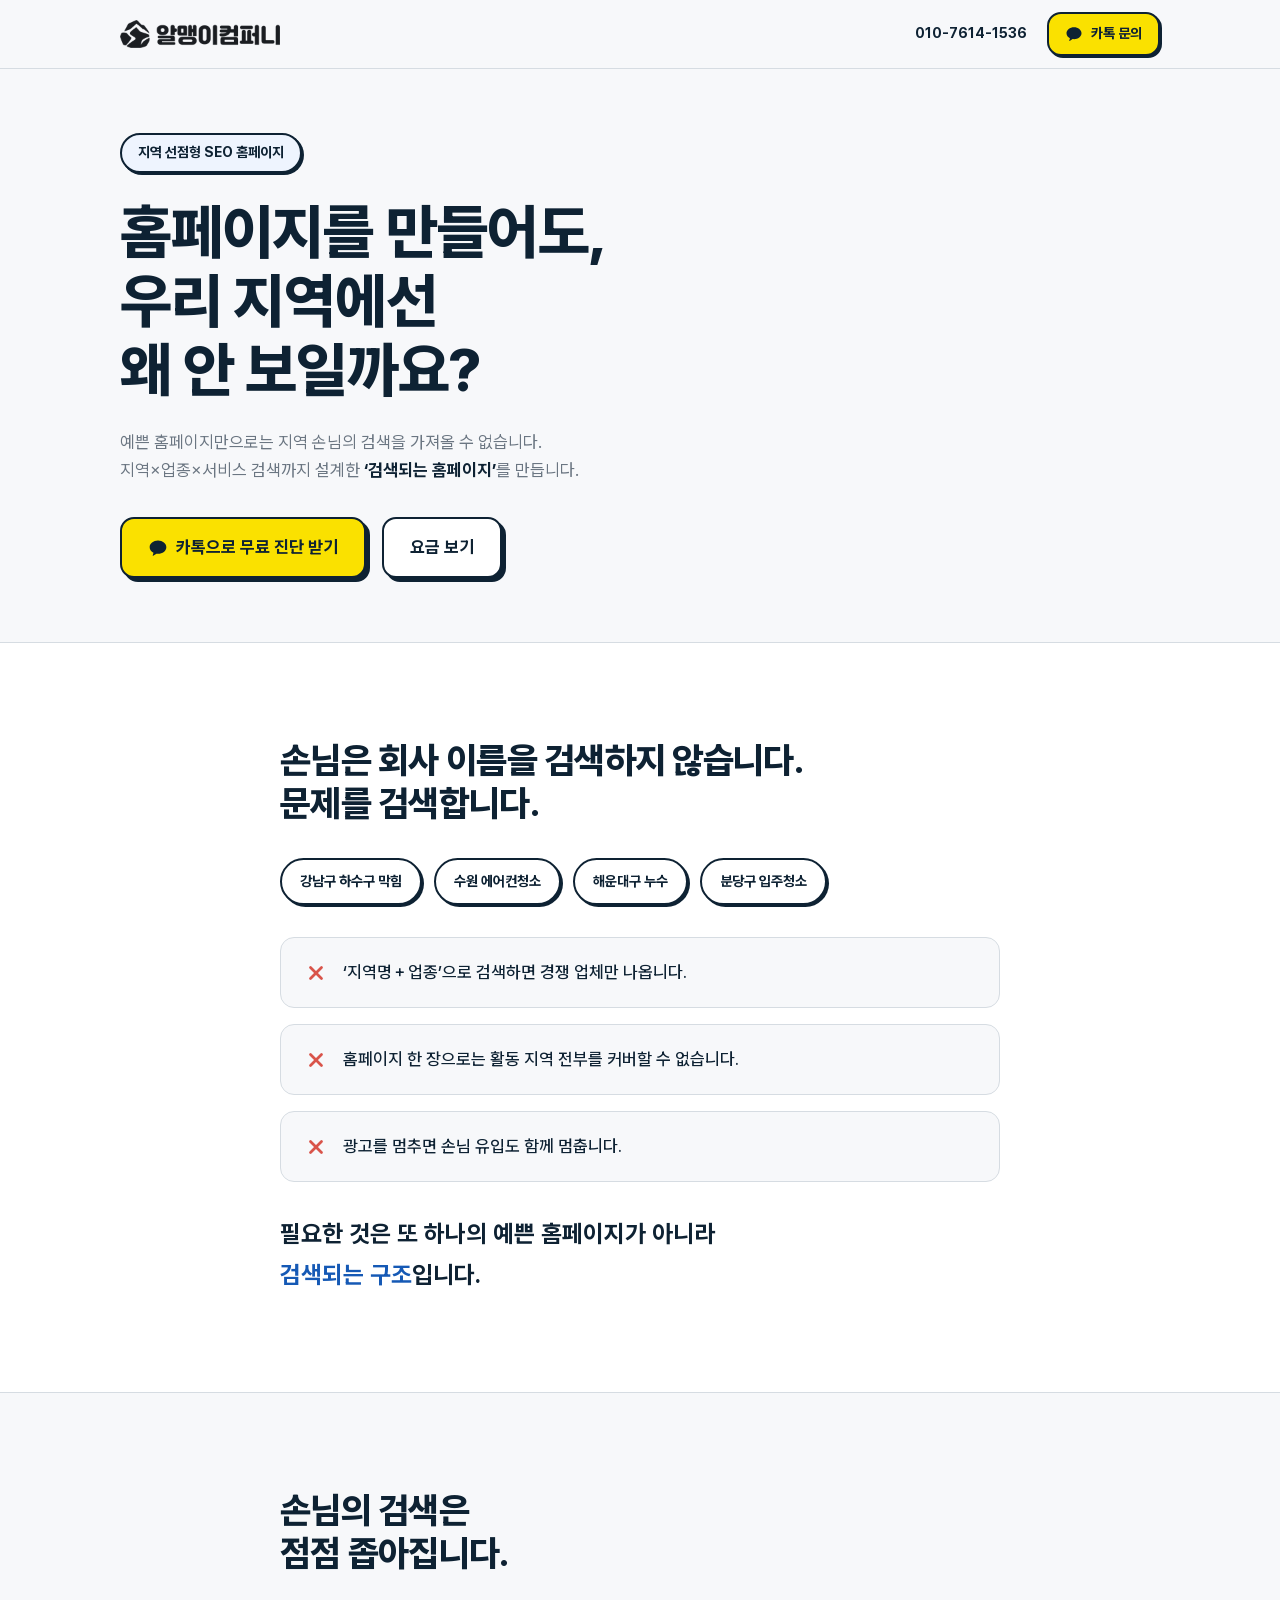
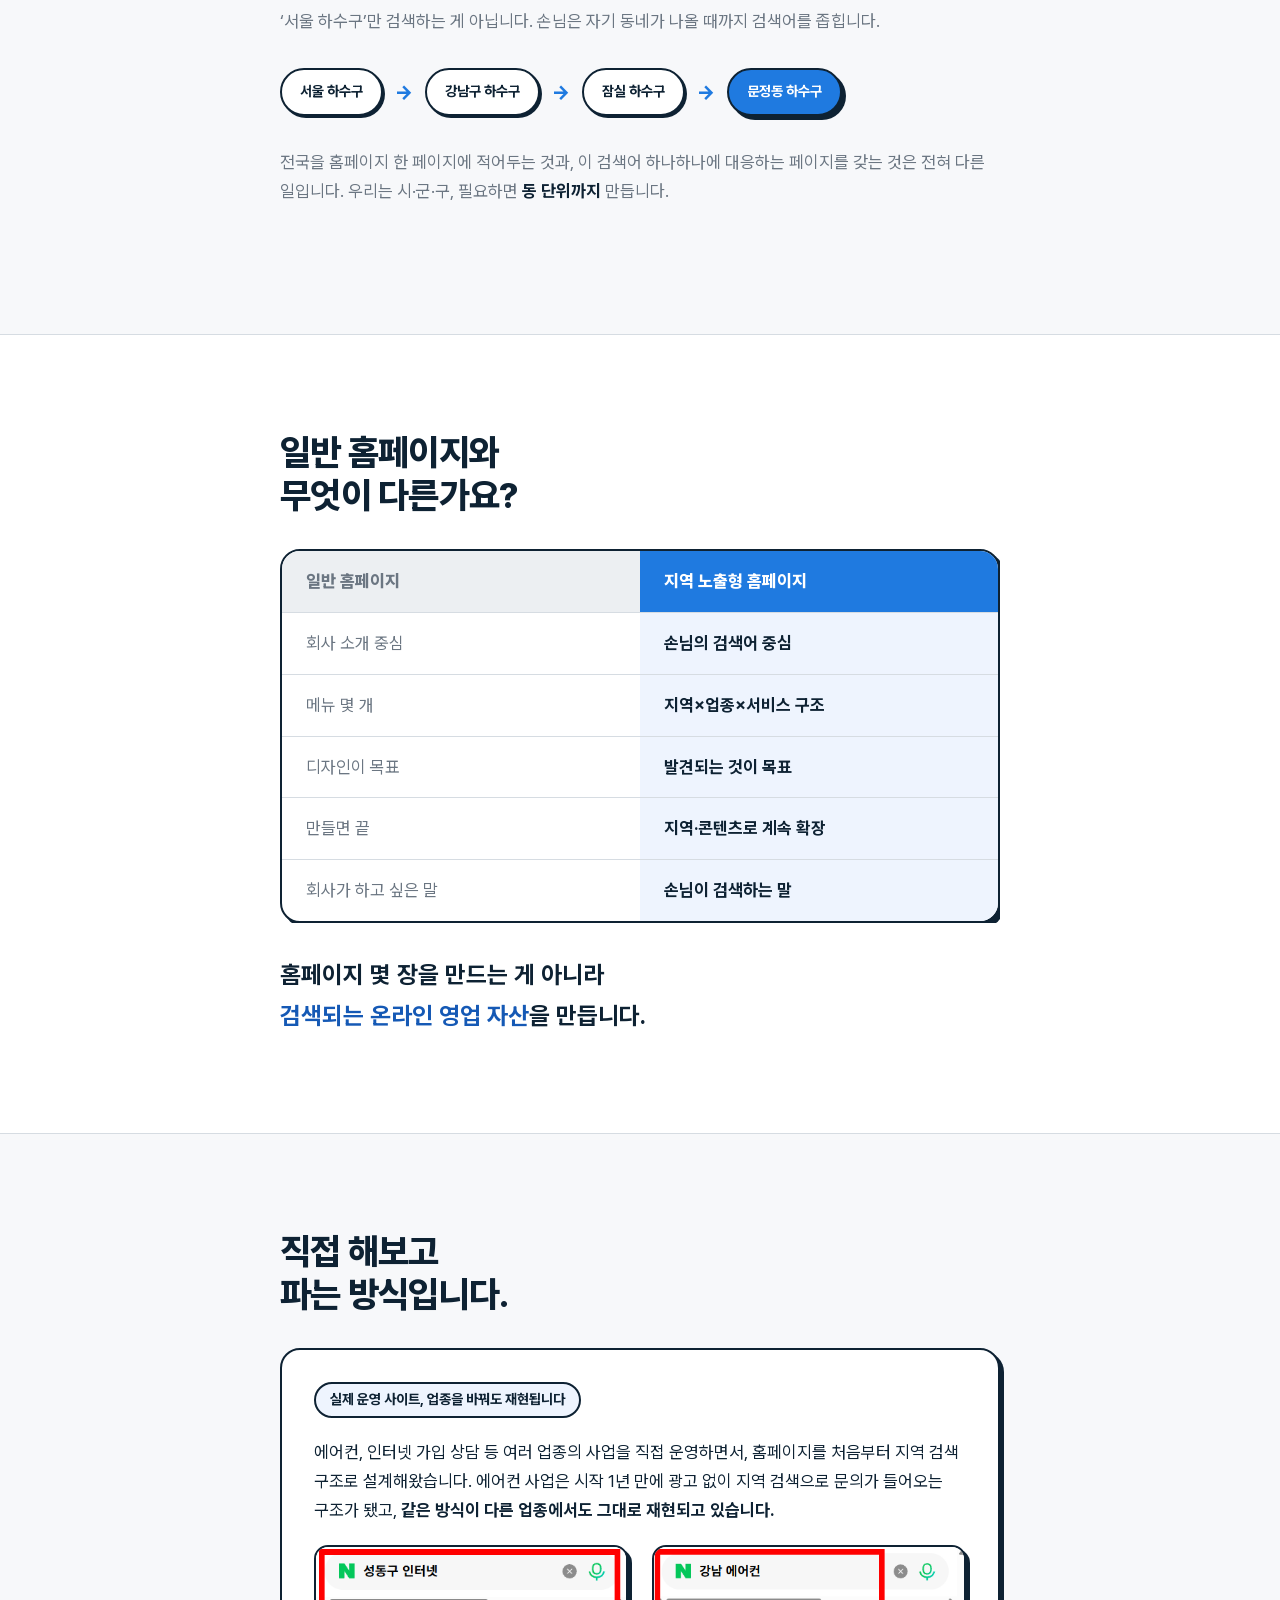
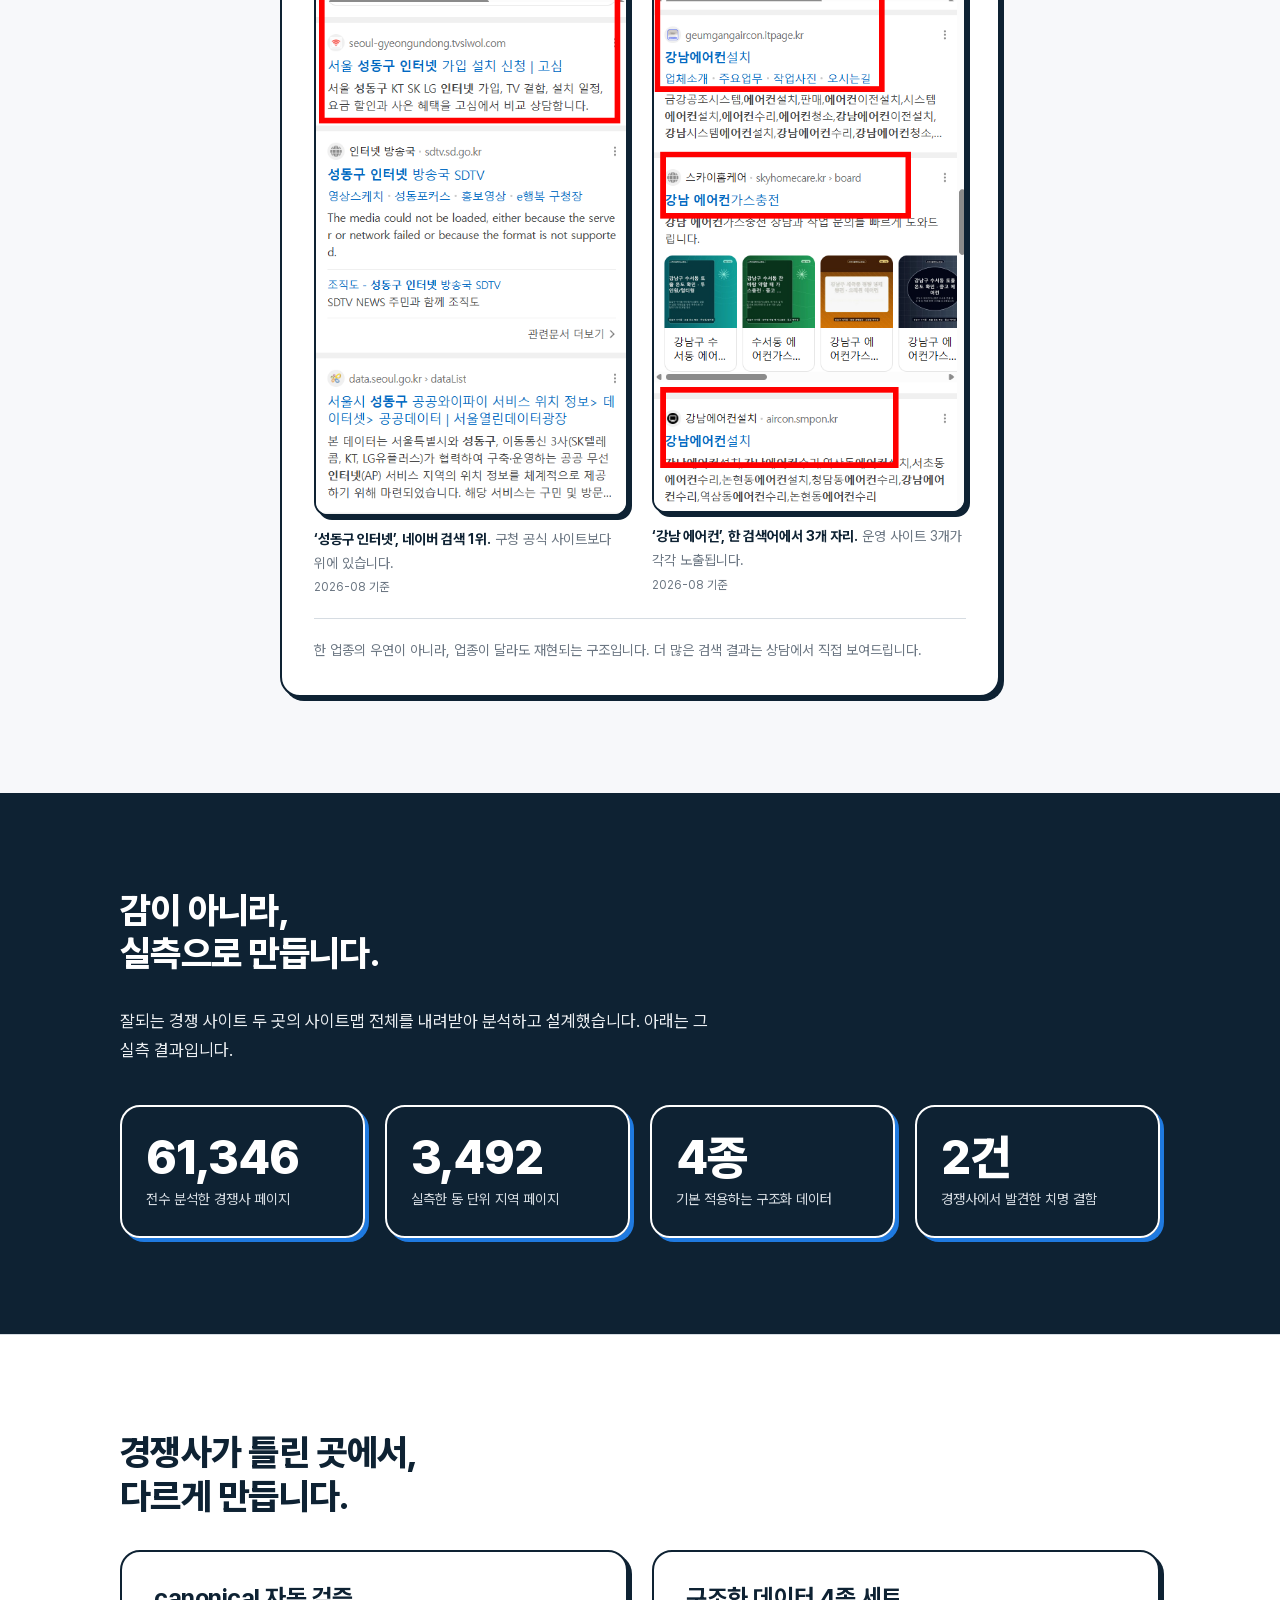
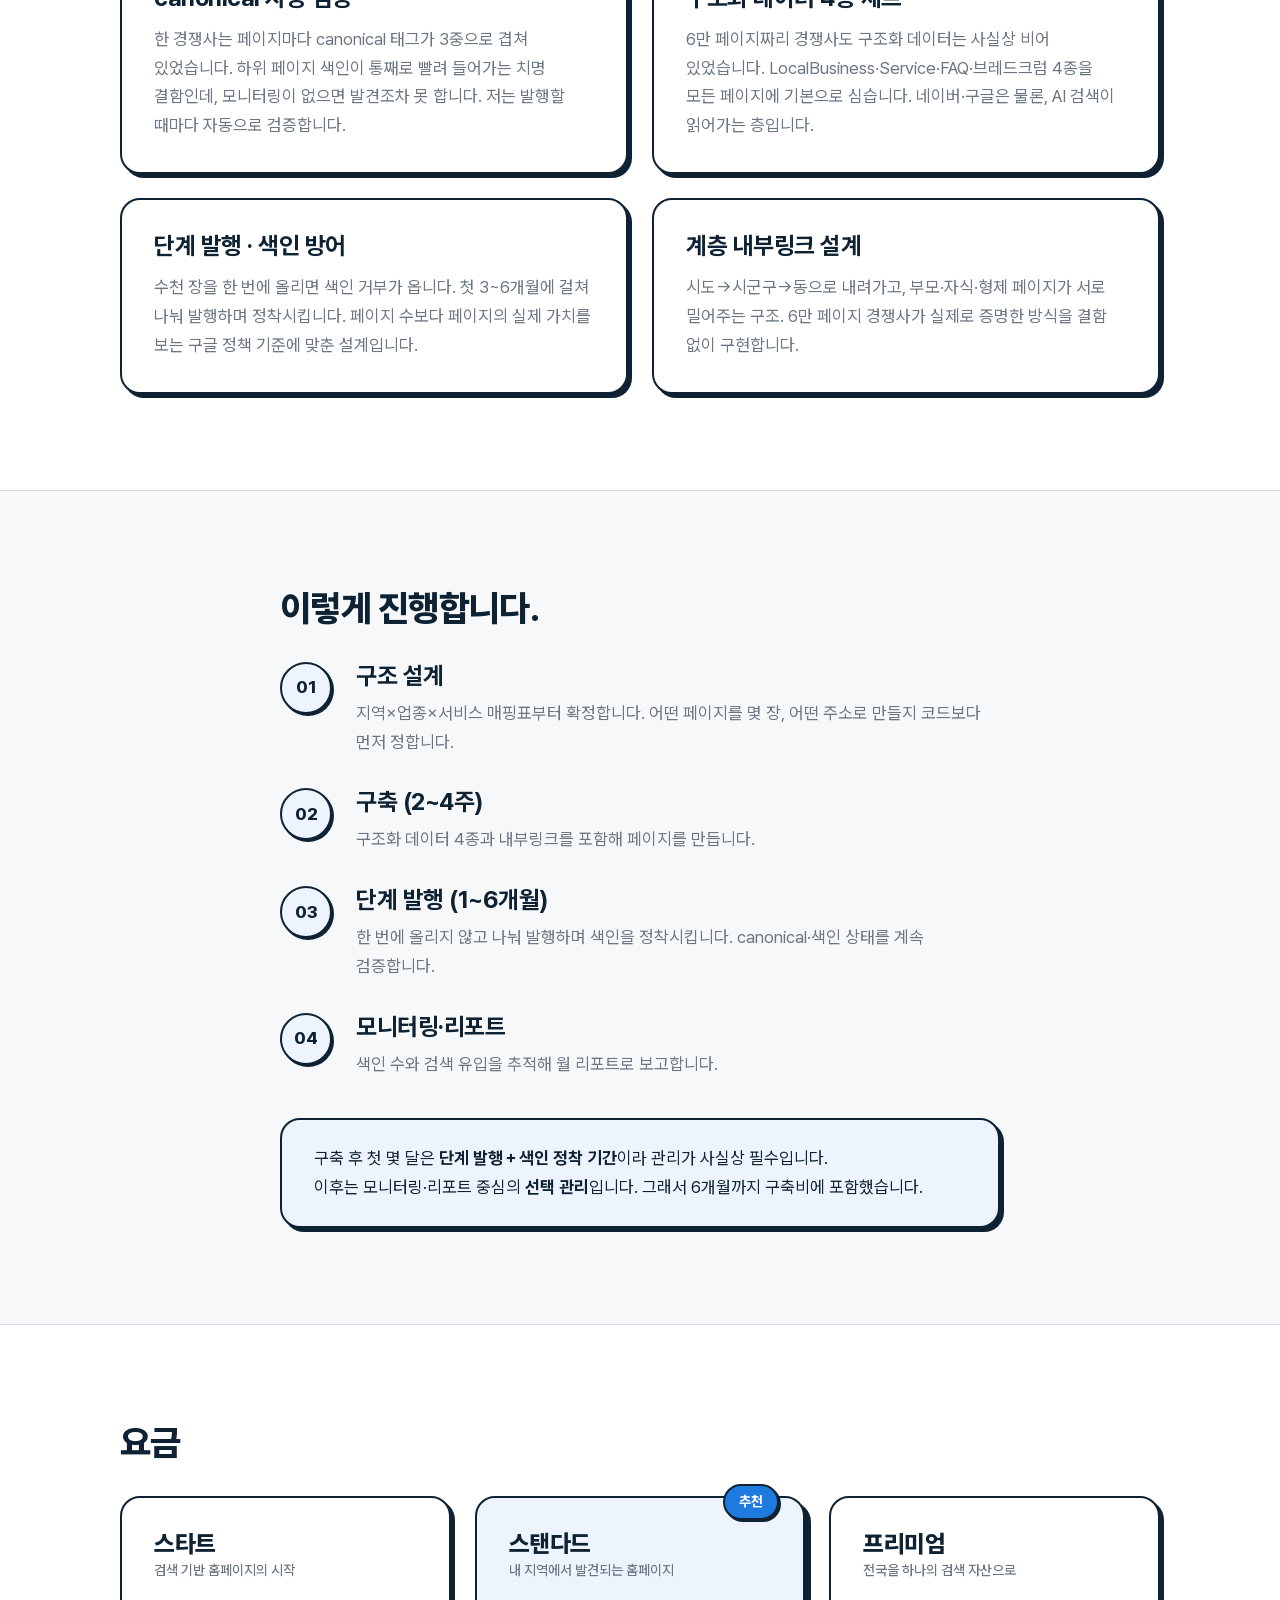
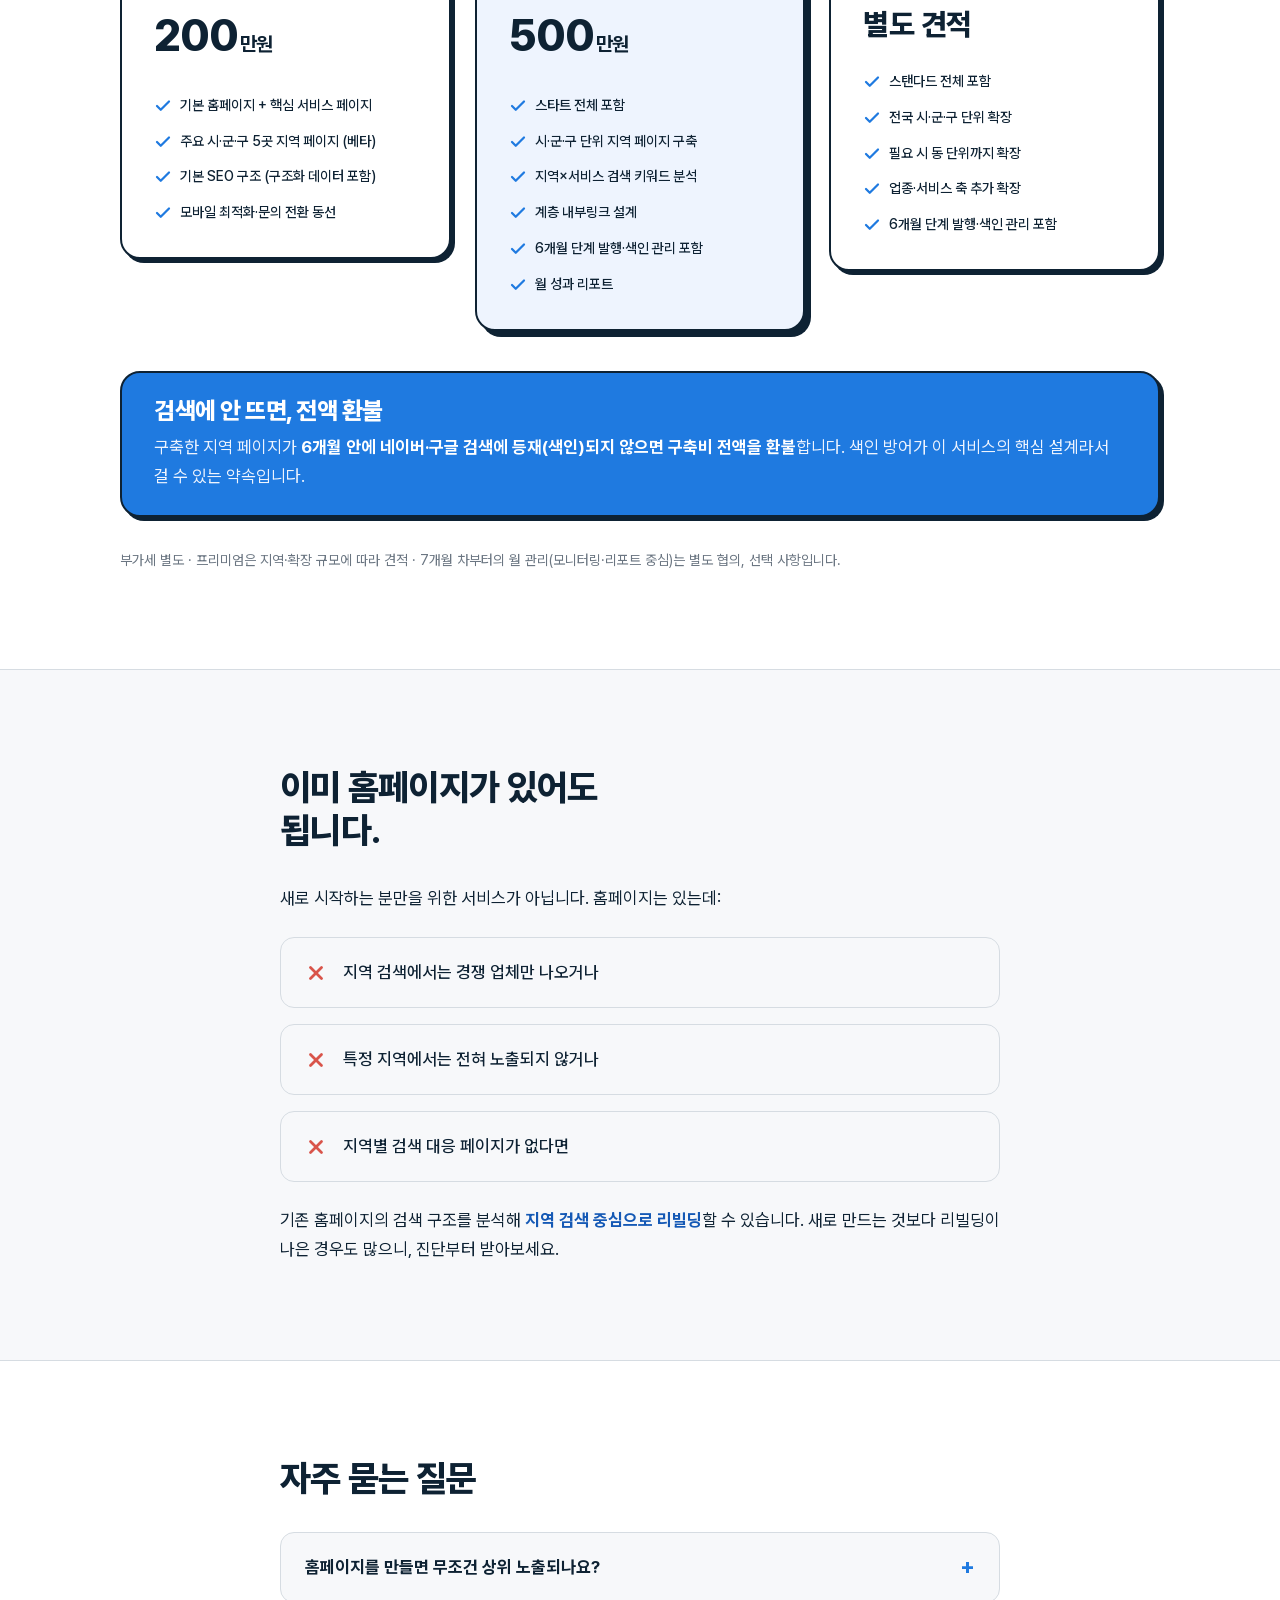
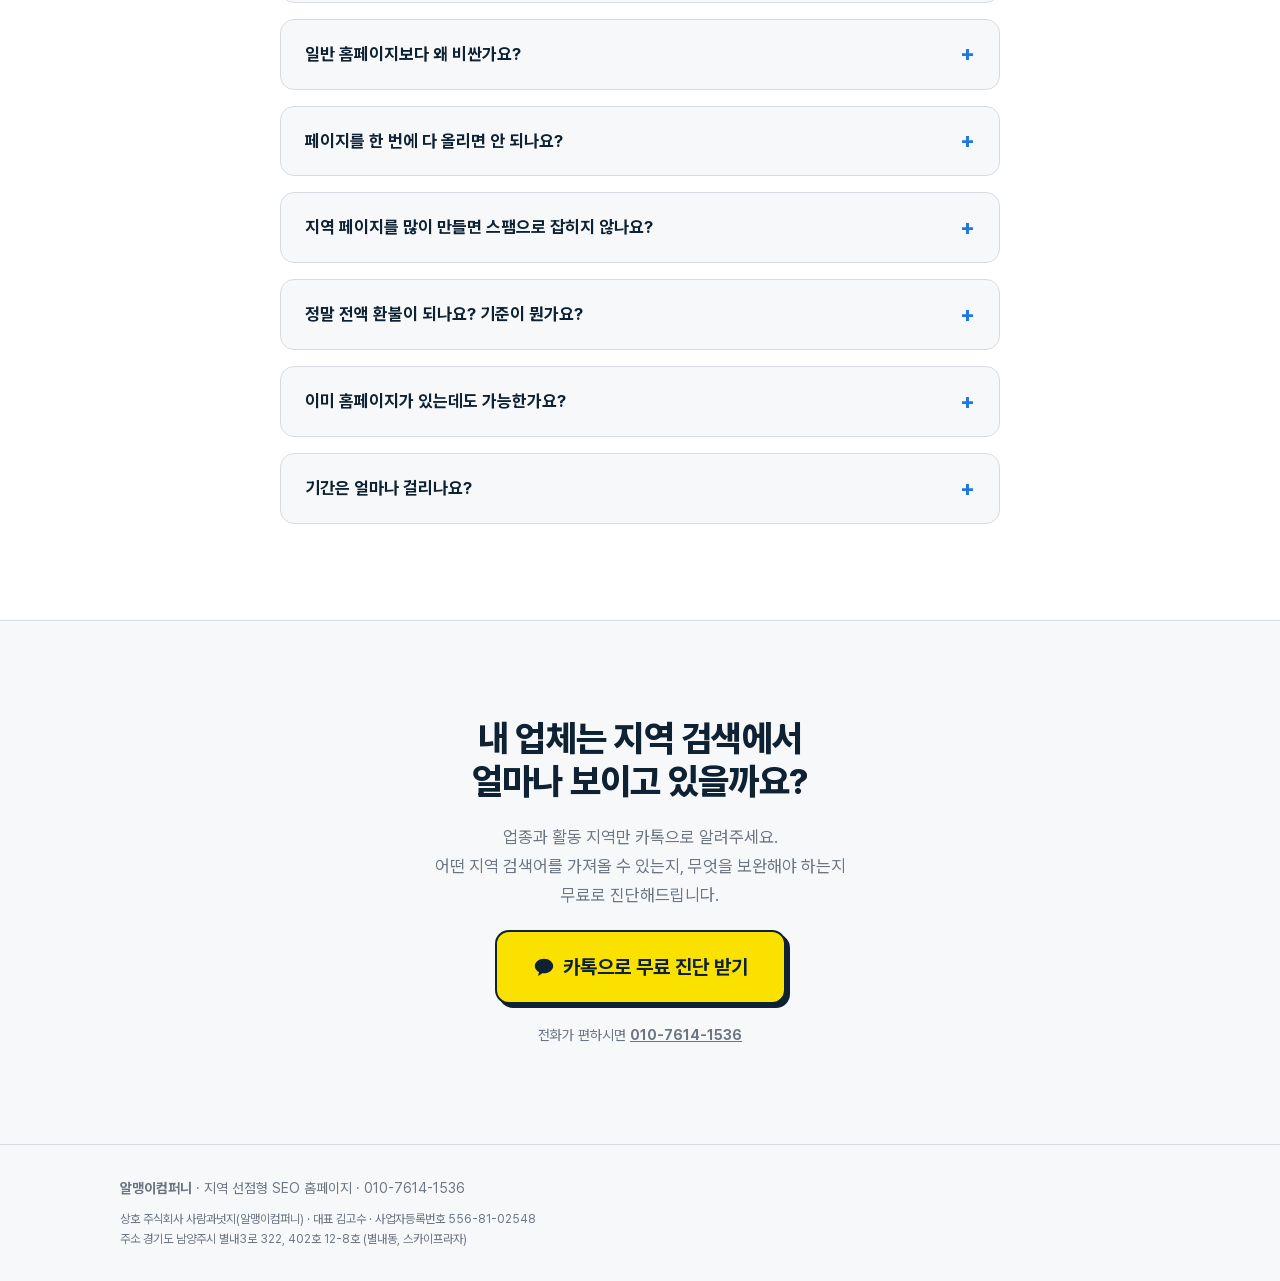
==== commit 0fc17b06: "로고 교체, 지역 검색 섹션 추가, 비용 표기 개편 Co-Authored-By: Claude Opus 5.5 <noreply@anthropic.com>" ====
--- a/seo-jiyeok/index.html
+++ b/seo-jiyeok/index.html
@@ -14,7 +14,8 @@
   <meta property="og:image:width" content="1200">
   <meta property="og:image:height" content="630">
   <link rel="canonical" href="https://rmeng2tv.github.io/proposals/seo-jiyeok/">
-  <link rel="icon" type="image/png" href="../assets/img/logo-symbol.png">
+  <link rel="icon" type="image/png" sizes="32x32" href="../assets/img/favicon-32.png">
+  <link rel="apple-touch-icon" href="../assets/img/apple-touch-icon.png">
   <link rel="stylesheet" href="../assets/css/style.css">
   <script type="application/ld+json">
   {
@@ -77,8 +78,7 @@
 <header class="alm-header">
   <div class="alm-container alm-header__inner">
     <a class="alm-header__brand" href="#top">
-      <img src="../assets/img/logo-symbol.png" alt="알맹이컴퍼니 조약돌 마스코트" width="36" height="36">
-      <span>알맹이컴퍼니</span>
+      <img src="../assets/img/logo.png" alt="알맹이컴퍼니" width="160" height="28">
     </a>
     <div class="alm-header__actions">
       <a class="alm-header__tel" href="tel:01076141536">010-7614-1536</a>
@@ -105,9 +105,6 @@
           </a>
           <a class="alm-btn alm-btn--secondary" href="#pricing">요금 보기</a>
         </div>
-      </div>
-      <div class="alm-hero__mascot">
-        <img src="../assets/img/logo-symbol.png" alt="" width="220" height="220">
       </div>
     </div>
   </section>
@@ -392,7 +389,6 @@
 
   <section class="alm-section alm-cta">
     <div class="alm-container alm-cta__inner js-reveal">
-      <img src="../assets/img/logo-symbol.png" alt="" width="72" height="72">
       <h2 class="alm-h2">내 업체는 지역 검색에서<br>얼마나 보이고 있을까요?</h2>
       <p>업종과 활동 지역만 카톡으로 알려주세요.<br>어떤 지역 검색어를 가져올 수 있는지, 무엇을 보완해야 하는지<br>무료로 진단해드립니다.</p>
       <a class="alm-btn alm-btn--kakao alm-btn--lg" href="https://pf.kakao.com/_epaxbn/chat" target="_blank" rel="noopener">
--- a/assets/css/style.css
+++ b/assets/css/style.css
@@ -143,14 +143,8 @@
   padding-top: var(--space-3);
   padding-bottom: var(--space-3);
 }
-.alm-header__brand {
-  display: inline-flex;
-  align-items: center;
-  gap: var(--space-3);
-  font-weight: 800;
-  font-size: 18px;
-  text-decoration: none;
-}
+.alm-header__brand { display: inline-flex; align-items: center; }
+.alm-header__brand img { display: block; height: 28px; width: auto; }
 .alm-header__actions { display: inline-flex; align-items: center; gap: var(--space-5); }
 .alm-header__tel { display: none; font-weight: 700; font-size: var(--fs-sm); text-decoration: none; }
 
@@ -186,17 +180,7 @@
 .alm-hero__sub { color: var(--fg-2); margin-bottom: var(--space-8); }
 .alm-hero__sub strong { color: var(--fg-1); }
 .alm-hero__actions { display: flex; flex-wrap: wrap; gap: var(--space-4); }
-.alm-hero__mascot { text-align: center; }
-.alm-hero__mascot img { animation: alm-bob 3.2s ease-in-out infinite; }
-
-@keyframes alm-bob {
-  0%, 100% { transform: translateY(0); }
-  50% { transform: translateY(-12px); }
-}
-
-@media (min-width: 768px) {
-  .alm-hero__grid { grid-template-columns: 1.6fr 1fr; }
-}
+.alm-hero__copy { max-width: 820px; }
 
 /* ---------- 섹션 공통 ---------- */
 .alm-section { padding: var(--space-16) 0; }
@@ -313,6 +297,13 @@
 @media (min-width: 768px) {
   .alm-case__proofs { grid-template-columns: repeat(2, minmax(0, 1fr)); align-items: start; }
 }
+
+/* 검색 결과 캡처 2장: 휴대폰에서도 나란히 */
+.alm-case__proofs--pair { grid-template-columns: repeat(2, minmax(0, 1fr)); gap: var(--space-4); max-width: 560px; margin: 0 auto var(--space-4); }
+.alm-case__proofs--pair img { box-shadow: var(--shadow-sticker-sm); }
+.alm-case__proofs--pair figcaption { font-size: 13px; line-height: 1.5; }
+.alm-note { margin-bottom: var(--space-8); font-size: var(--fs-sm); color: var(--fg-2); }
+.alm-note--center { text-align: center; }
 
 /* ---------- 포트폴리오 캐러셀 ---------- */
 .alm-portfolio { overflow-x: auto; scroll-snap-type: x mandatory; -webkit-overflow-scrolling: touch; padding-bottom: var(--space-2); }
@@ -373,6 +364,7 @@
   box-shadow: var(--shadow-sticker);
 }
 .alm-demo-cta p { font-weight: 700; font-size: var(--fs-h3); line-height: 1.3; }
+.alm-demo-cta__actions { display: flex; flex-wrap: wrap; gap: var(--space-3); }
 
 /* ---------- 실측 스탯 ---------- */
 .alm-stats {
@@ -442,6 +434,9 @@
 }
 
 /* ---------- 요금 ---------- */
+.alm-price-start { margin-bottom: var(--space-3); }
+.alm-price-start strong { display: block; font-size: var(--fs-h2); font-weight: 800; line-height: 1.2; letter-spacing: -0.02em; color: var(--sky-700); }
+.alm-price-start span { font-size: var(--fs-sm); color: var(--fg-2); }
 .alm-pricing { display: grid; grid-template-columns: 1fr; gap: var(--space-6); align-items: start; }
 .alm-price-card {
   position: relative;
@@ -587,7 +582,6 @@
 
 @media (prefers-reduced-motion: reduce) {
   html { scroll-behavior: auto; }
-  .alm-hero__mascot img { animation: none; }
   .js-reveal { opacity: 1; transform: none; transition: none; }
   .alm-btn, .alm-card { transition: none; }
 }
